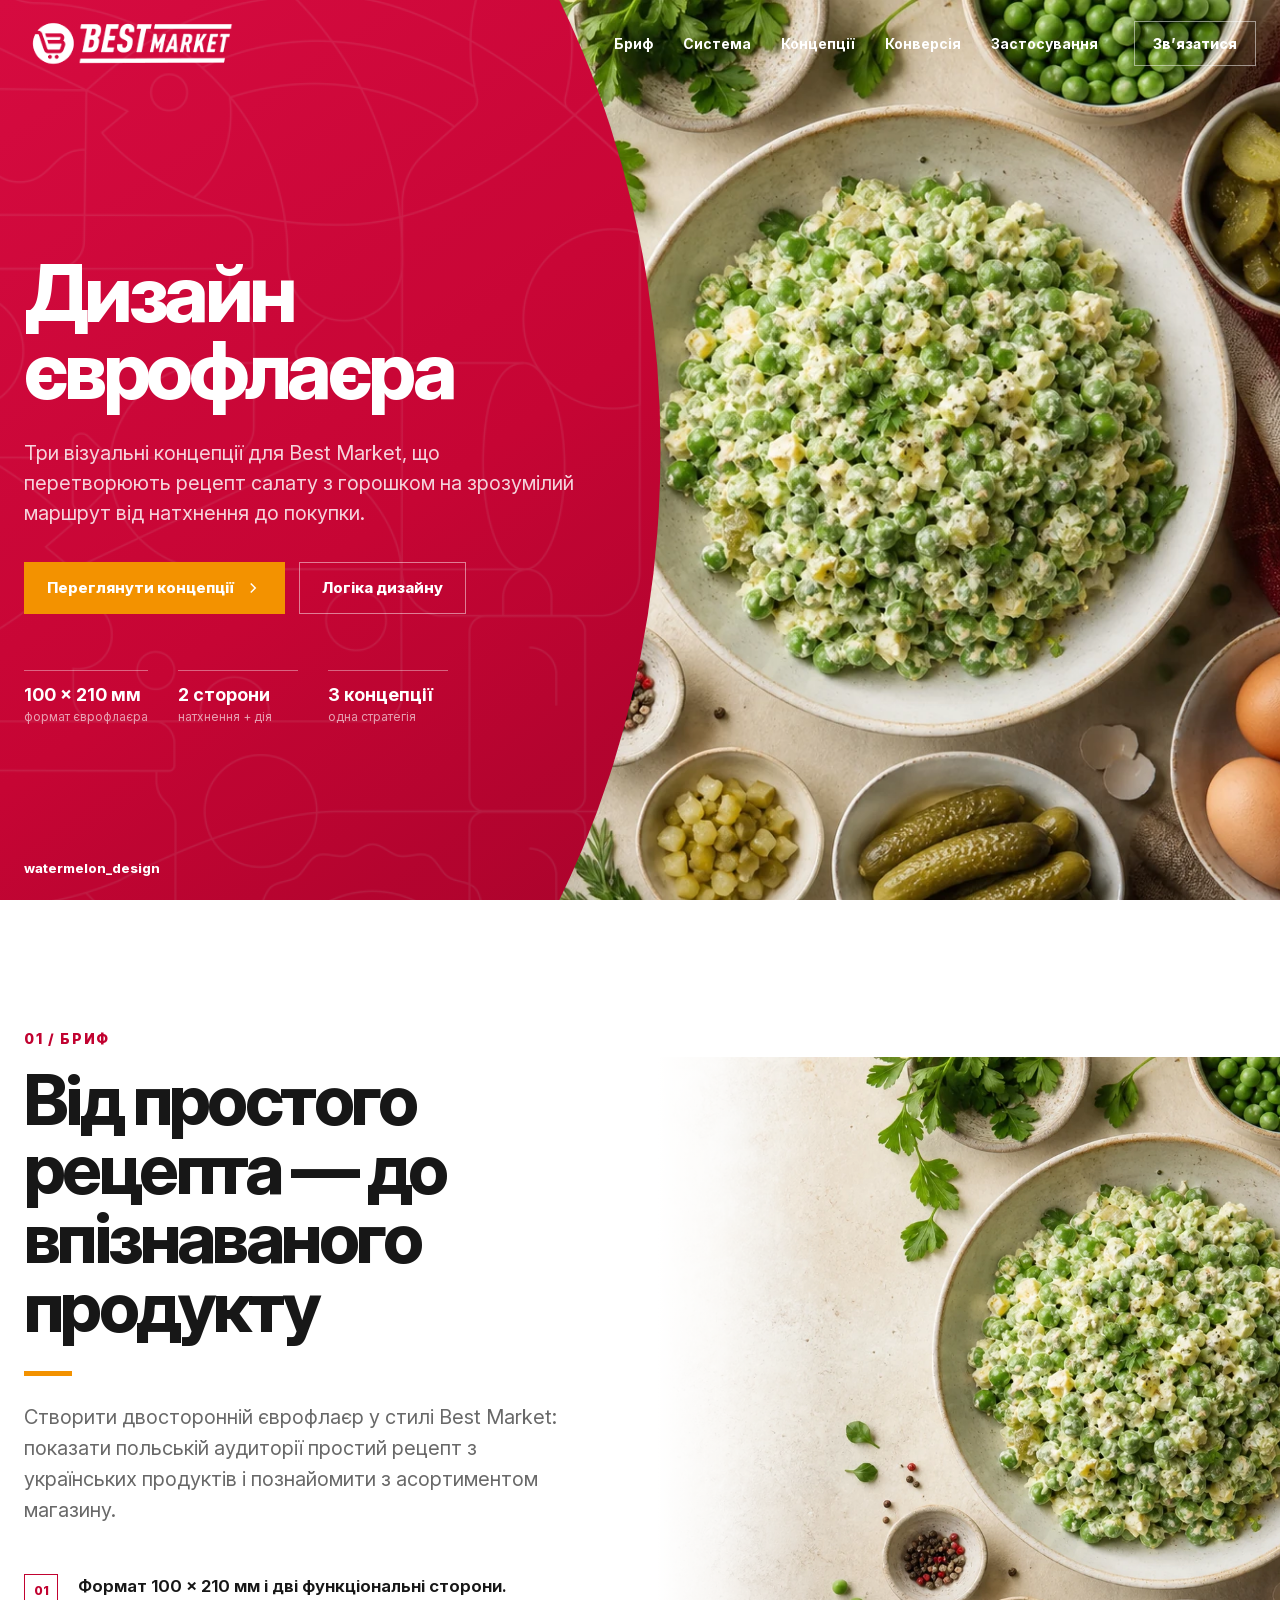
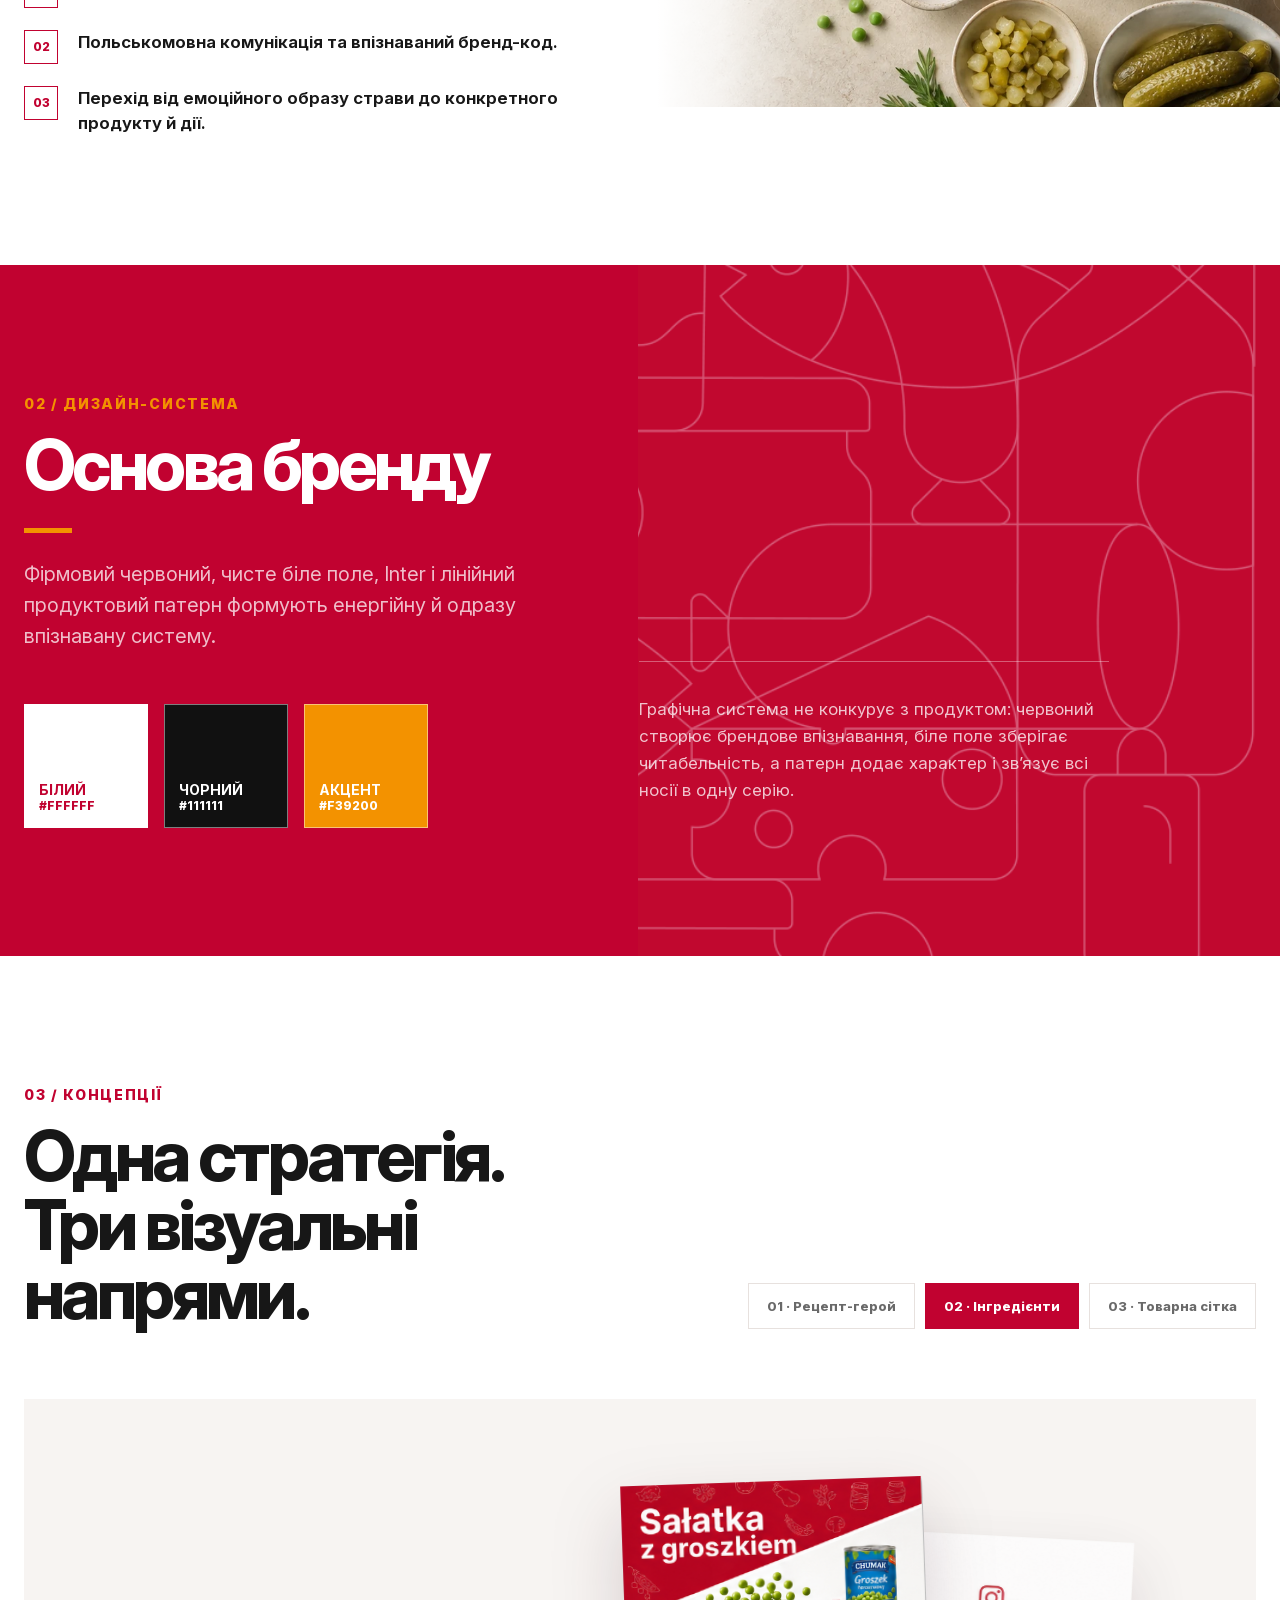
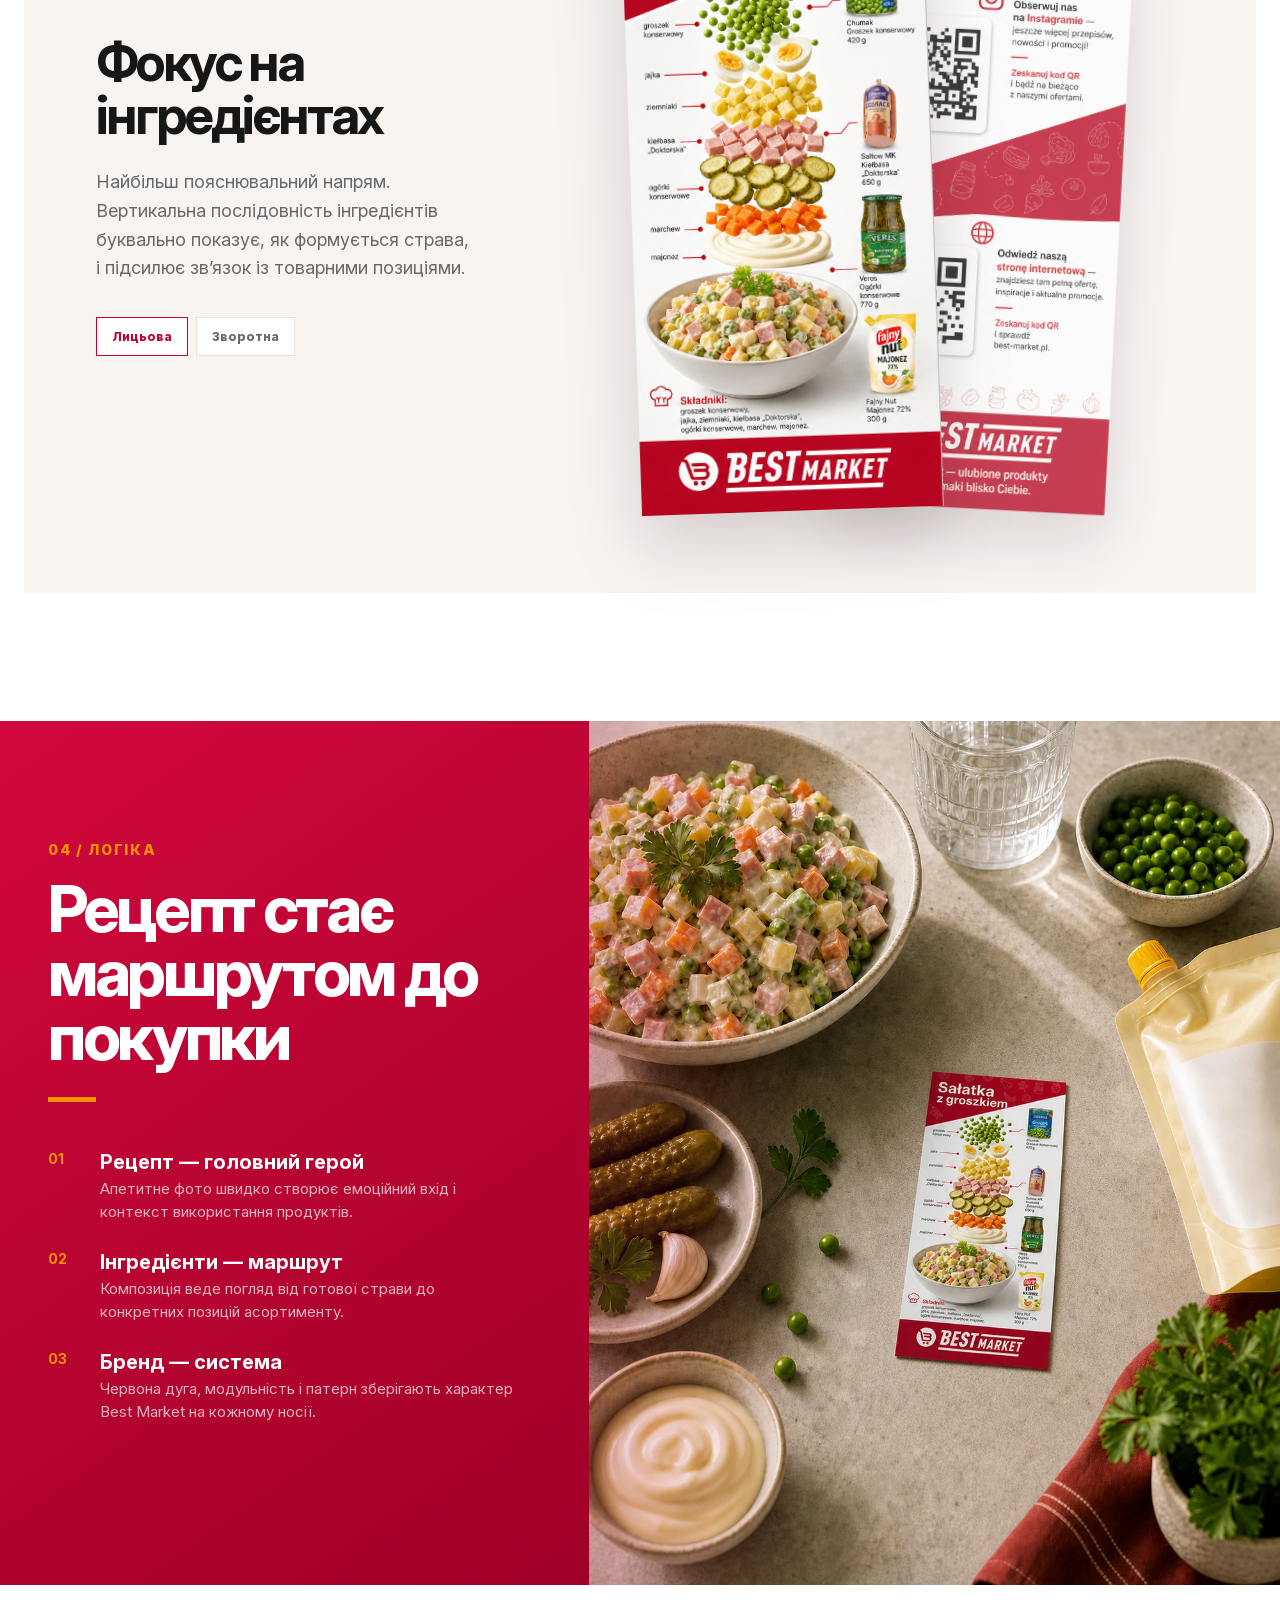
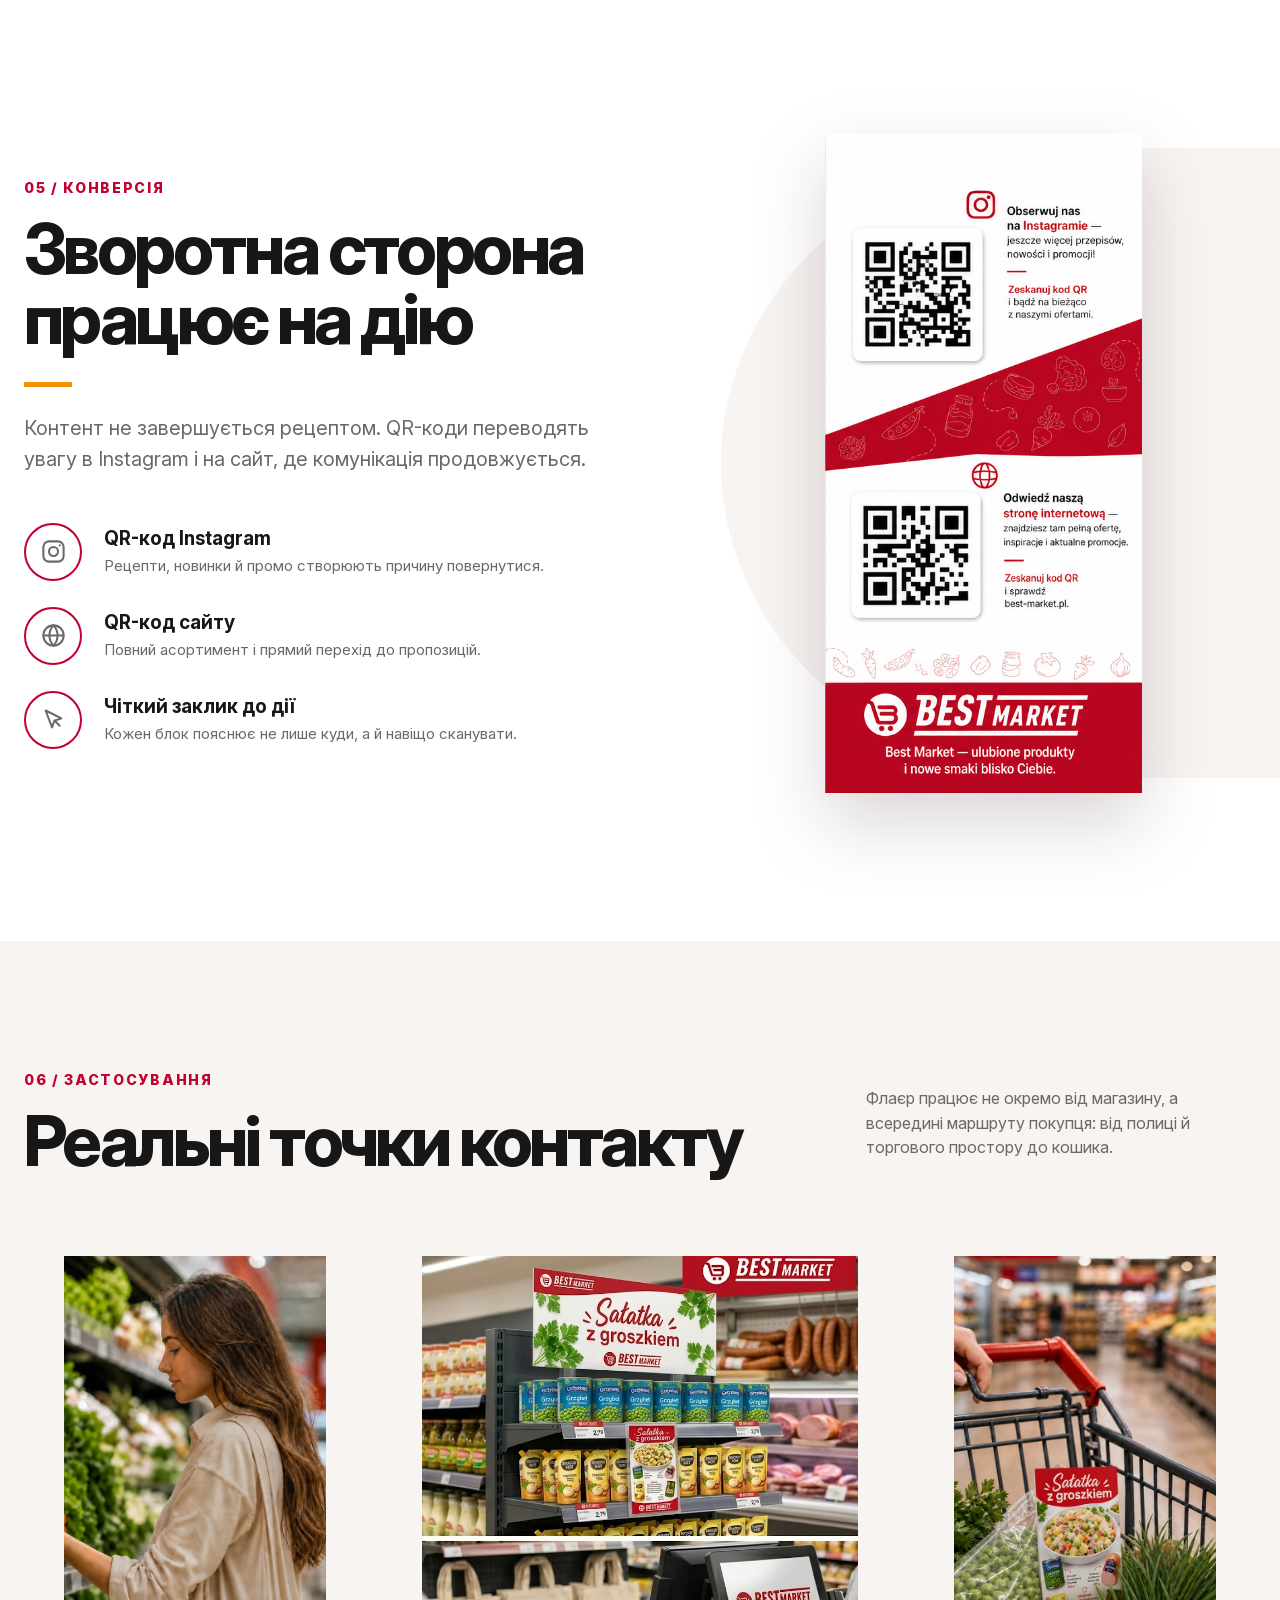
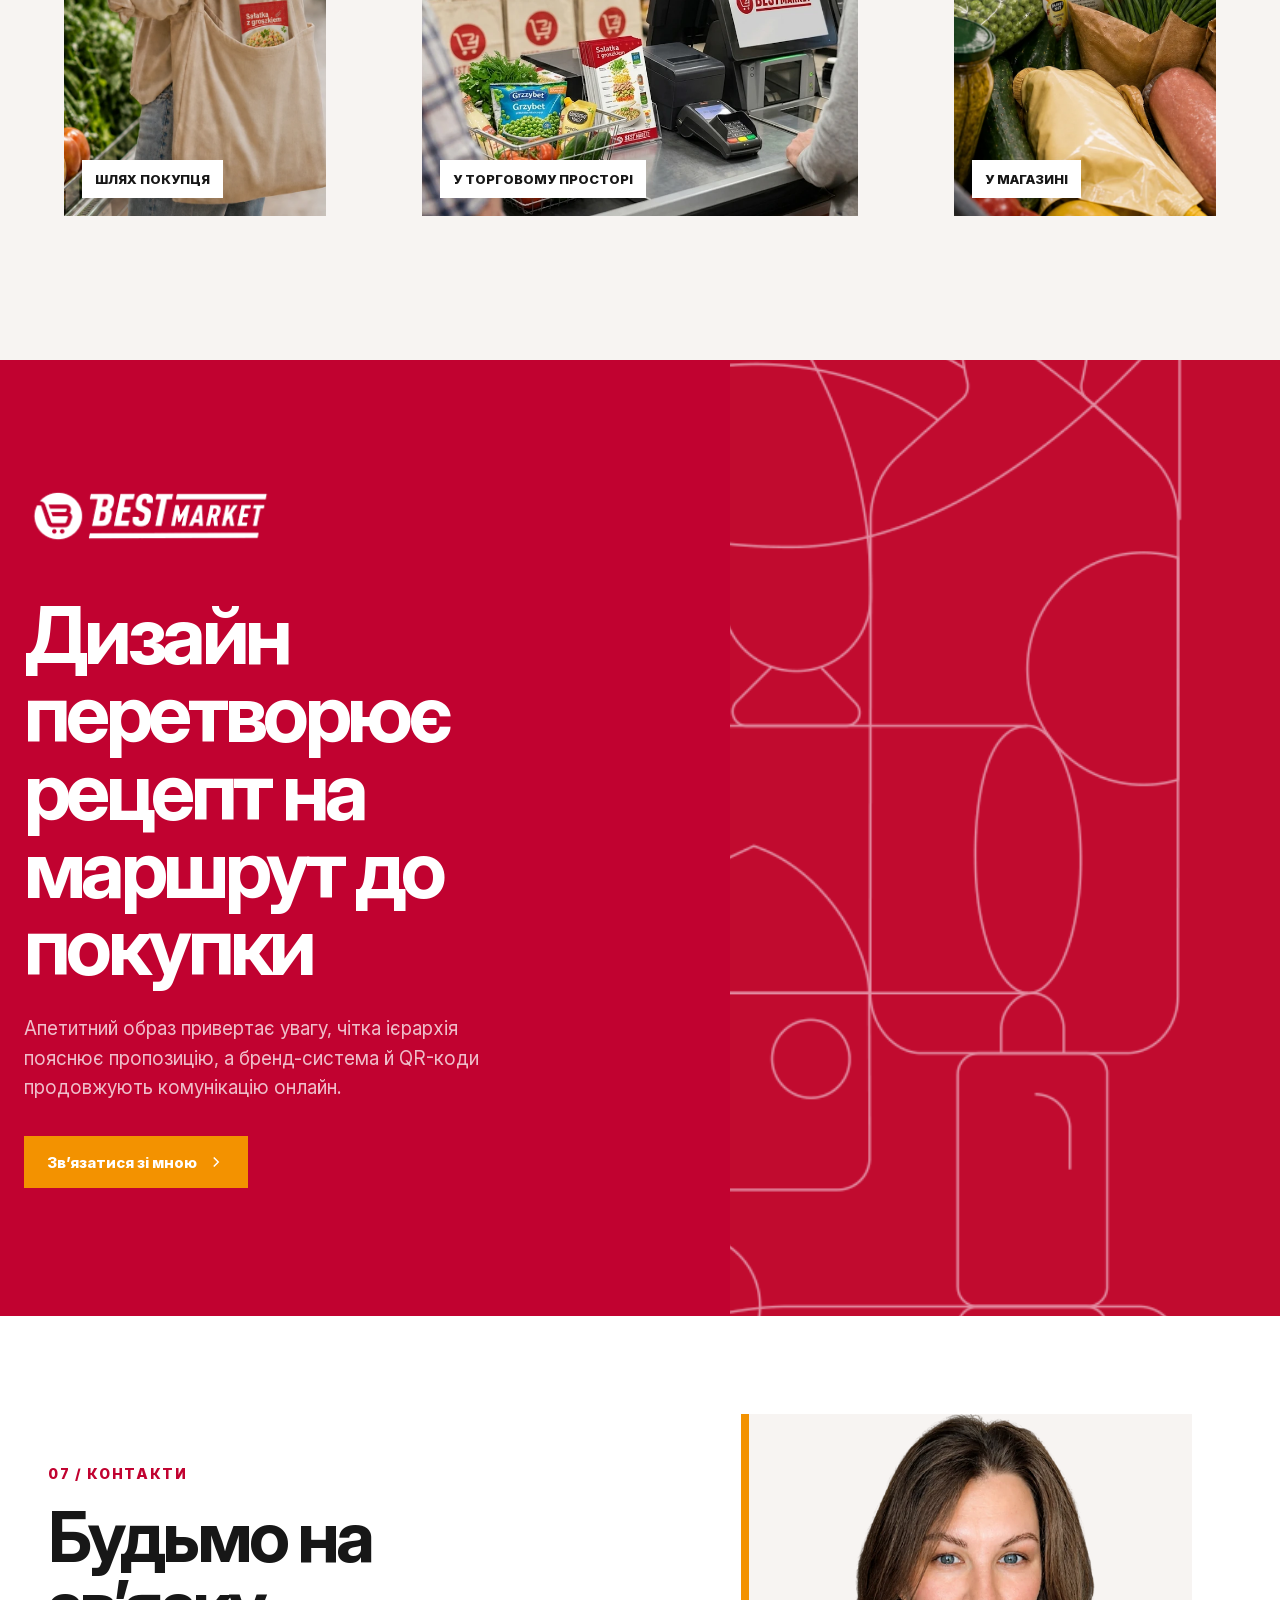
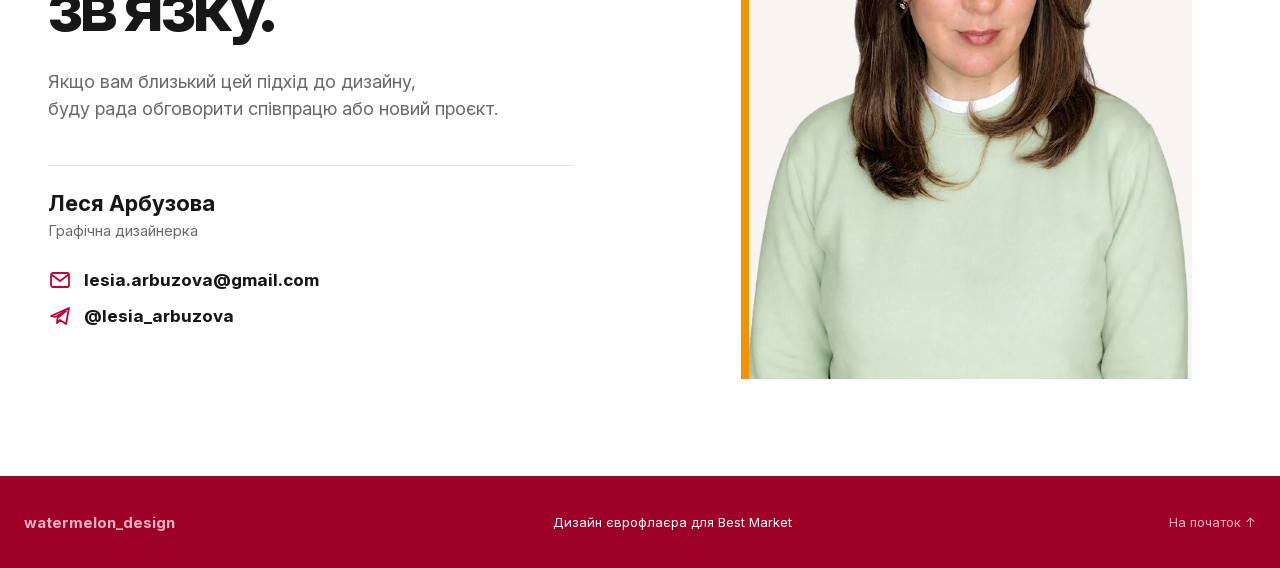
==== projects/bestmarket/index.html @ d2d99058 "Add Best Market case study" ====
<!doctype html>
<html lang="uk">
<head>
  <meta charset="UTF-8" />
  <meta name="viewport" content="width=device-width, initial-scale=1.0" />
  <meta name="theme-color" content="#c10230" />
  <meta name="description" content="Дизайн єврофлаєра для Best Market — три концепції, бренд-система та застосування." />
  <link rel="canonical" href="https://lesia-arbuzova.github.io/watermelon-design-portfolio/projects/bestmarket/" />
  <meta property="og:type" content="website" />
  <meta property="og:locale" content="uk_UA" />
  <meta property="og:title" content="Best Market — дизайн єврофлаєра" />
  <meta property="og:description" content="Три концепції єврофлаєра, бренд-система та приклади застосування для Best Market." />
  <meta property="og:url" content="https://lesia-arbuzova.github.io/watermelon-design-portfolio/projects/bestmarket/" />
  <meta property="og:image" content="https://lesia-arbuzova.github.io/watermelon-design-portfolio/projects/bestmarket/assets/mockup-retail.png" />
  <meta name="twitter:card" content="summary_large_image" />
  <title>Best Market — дизайн єврофлаєра</title>
  <style>
    @font-face {
      font-family: "Inter";
      src: url("assets/InterVariable.ttf") format("truetype");
      font-style: normal;
      font-weight: 100 900;
      font-display: swap;
    }

    :root {
      --red: #c10230;
      --red-dark: #9f0027;
      --red-light: #d93a59;
      --orange: #f39200;
      --ink: #171717;
      --muted: #696969;
      --paper: #ffffff;
      --soft: #f7f4f2;
      --line: #e7e1de;
      --shadow: 0 28px 70px rgba(45, 8, 17, .16);
      --container: 1240px;
    }

    * { box-sizing: border-box; }
    html { scroll-behavior: smooth; }
    body {
      margin: 0;
      overflow-x: hidden;
      background: var(--paper);
      color: var(--ink);
      font-family: "Inter", Arial, sans-serif;
      -webkit-font-smoothing: antialiased;
    }

    body.menu-open { overflow: hidden; }
    img { display: block; max-width: 100%; }
    a { color: inherit; text-decoration: none; }
    button { font: inherit; }

    .container {
      width: min(var(--container), calc(100% - 48px));
      margin-inline: auto;
    }

    .scroll-progress {
      position: fixed;
      inset: 0 auto auto 0;
      z-index: 120;
      width: 0;
      height: 3px;
      background: var(--orange);
      box-shadow: 0 0 18px rgba(243, 146, 0, .65);
    }

    .site-header {
      position: fixed;
      inset: 0 0 auto;
      z-index: 100;
      height: 86px;
      color: #fff;
      transition: background .25s ease, color .25s ease, box-shadow .25s ease;
    }

    .site-header.scrolled {
      color: var(--ink);
      background: rgba(255, 255, 255, .92);
      box-shadow: 0 1px 0 rgba(22, 22, 22, .08);
      backdrop-filter: blur(18px);
    }

    .nav-wrap {
      height: 100%;
      display: flex;
      align-items: center;
      justify-content: space-between;
      gap: 36px;
    }

    .nav-logo { width: 214px; flex: 0 0 auto; }
    .nav-logo img {
      width: 100%;
      filter: brightness(0) invert(1);
      transition: filter .25s ease;
    }
    .site-header.scrolled .nav-logo img { filter: none; }

    .nav-links {
      display: flex;
      align-items: center;
      gap: 30px;
      margin-left: auto;
      font-size: 14px;
      font-weight: 700;
    }

    .nav-links a {
      position: relative;
      padding-block: 12px;
    }

    .nav-links a::after {
      content: "";
      position: absolute;
      left: 0;
      right: 100%;
      bottom: 5px;
      height: 2px;
      background: var(--orange);
      transition: right .22s ease;
    }

    .nav-links a:hover::after,
    .nav-links a:focus-visible::after { right: 0; }

    .nav-cta {
      padding: 13px 18px;
      border: 1px solid rgba(255, 255, 255, .5);
      font-size: 14px;
      font-weight: 780;
      transition: background .2s ease, border-color .2s ease, color .2s ease;
    }

    .nav-cta:hover {
      background: #fff;
      color: var(--red);
    }

    .site-header.scrolled .nav-cta {
      border-color: var(--red);
      color: var(--red);
    }

    .site-header.scrolled .nav-cta:hover {
      background: var(--red);
      color: #fff;
    }

    .menu-button {
      display: none;
      width: 44px;
      height: 44px;
      padding: 0;
      place-items: center;
      border: 0;
      color: currentColor;
      background: transparent;
    }

    .menu-button svg { width: 26px; height: 26px; stroke: currentColor; }

    .hero {
      position: relative;
      min-height: 790px;
      height: 100svh;
      overflow: hidden;
      color: #fff;
      background: #e8dfd8;
    }

    .hero-photo {
      position: absolute;
      inset: 0;
      width: 100%;
      height: 100%;
      object-fit: cover;
      object-position: 67% 50%;
    }

    .hero-red {
      position: absolute;
      inset: 0 auto 0 0;
      width: 60%;
      background: linear-gradient(145deg, #d2083c 0%, var(--red) 55%, var(--red-dark) 100%);
      clip-path: ellipse(86% 94% at 0% 50%);
    }

    .hero-red::after {
      content: "";
      position: absolute;
      inset: 0;
      opacity: .1;
      background: url("assets/brand-pattern.png") right center / auto 160% no-repeat;
      mix-blend-mode: screen;
    }

    .hero-content {
      position: relative;
      z-index: 3;
      min-height: 790px;
      height: 100svh;
      display: flex;
      align-items: center;
      padding-top: 80px;
    }

    .hero-copy { width: 610px; }
    .hero h1 {
      max-width: 600px;
      margin: 0;
      font-size: clamp(64px, 6.2vw, 100px);
      line-height: .96;
      letter-spacing: -.058em;
      font-weight: 760;
    }

    .hero-lead {
      max-width: 560px;
      margin: 30px 0 0;
      color: rgba(255, 255, 255, .82);
      font-size: 20px;
      line-height: 1.5;
    }

    .hero-actions {
      display: flex;
      flex-wrap: wrap;
      gap: 14px;
      margin-top: 34px;
    }

    .button {
      min-height: 52px;
      display: inline-flex;
      align-items: center;
      justify-content: center;
      gap: 10px;
      padding: 0 22px;
      border: 1px solid transparent;
      font-size: 15px;
      font-weight: 780;
      cursor: pointer;
      transition: transform .2s ease, background .2s ease, color .2s ease, border-color .2s ease;
    }

    .button:hover { transform: translateY(-2px); }
    .button-primary { background: var(--orange); color: #fff; }
    .button-primary:hover { background: #ff9f08; }
    .button-ghost { border-color: rgba(255, 255, 255, .48); color: #fff; }
    .button-ghost:hover { background: #fff; color: var(--red); }
    .button svg { width: 18px; height: 18px; fill: none; stroke: currentColor; stroke-width: 2; }

    .hero-meta {
      display: flex;
      gap: 30px;
      margin-top: 56px;
    }

    .hero-meta div {
      min-width: 120px;
      padding-top: 13px;
      border-top: 1px solid rgba(255, 255, 255, .38);
    }

    .hero-meta strong { display: block; font-size: 18px; }
    .hero-meta span { color: rgba(255, 255, 255, .62); font-size: 12px; }

    .hero-flyer {
      position: absolute;
      z-index: 2;
      right: 8.5%;
      bottom: -6%;
      height: min(78vh, 760px);
      filter: drop-shadow(0 36px 46px rgba(37, 7, 14, .34));
      transform: rotate(3.4deg);
    }

    .signature {
      position: absolute;
      z-index: 4;
      left: max(24px, calc((100vw - var(--container)) / 2));
      bottom: 24px;
      font-size: 13px;
      font-weight: 760;
    }

    .section { position: relative; padding: 128px 0; }
    .section-number {
      color: var(--red);
      font-size: 14px;
      font-weight: 830;
      letter-spacing: .12em;
    }

    .section-title {
      margin: 18px 0 0;
      font-size: clamp(46px, 5.4vw, 78px);
      line-height: 1;
      letter-spacing: -.052em;
      font-weight: 760;
    }

    .section-lead {
      max-width: 590px;
      margin: 26px 0 0;
      color: var(--muted);
      font-size: 20px;
      line-height: 1.55;
    }

    .accent-line {
      width: 48px;
      height: 5px;
      margin-top: 28px;
      background: var(--orange);
    }

    .brief {
      overflow: hidden;
      background: var(--paper);
    }

    .brief-grid {
      display: grid;
      grid-template-columns: 1fr 1.1fr;
      gap: 90px;
      align-items: center;
    }

    .brief-points {
      display: grid;
      gap: 22px;
      margin: 48px 0 0;
      padding: 0;
      list-style: none;
    }

    .brief-points li {
      display: grid;
      grid-template-columns: 38px 1fr;
      gap: 16px;
      align-items: start;
      font-size: 17px;
      line-height: 1.5;
      font-weight: 650;
    }

    .brief-points span {
      width: 34px;
      height: 34px;
      display: grid;
      place-items: center;
      border: 1px solid var(--red);
      color: var(--red);
      font-size: 12px;
      font-weight: 820;
    }

    .brief-media {
      position: relative;
      min-height: 650px;
      margin-right: calc((100vw - min(var(--container), calc(100vw - 48px))) / -2);
    }

    .brief-media::before {
      content: "";
      position: absolute;
      inset: 0 auto 0 -1px;
      z-index: 2;
      width: 170px;
      background: linear-gradient(90deg, #fff 0%, rgba(255, 255, 255, .8) 38%, transparent 100%);
    }

    .brief-media img {
      width: 100%;
      height: 650px;
      object-fit: cover;
      object-position: 60% 50%;
    }

    .foundation {
      overflow: hidden;
      color: #fff;
      background: var(--red);
    }

    .foundation::after {
      content: "";
      position: absolute;
      top: -130px;
      right: -100px;
      bottom: -130px;
      width: 58%;
      opacity: .34;
      background: url("assets/brand-pattern.png") right center / auto 150% no-repeat;
    }

    .foundation-grid {
      position: relative;
      z-index: 2;
      display: grid;
      grid-template-columns: .9fr 1.1fr;
      gap: 110px;
      align-items: end;
    }

    .foundation .section-number { color: var(--orange); }
    .foundation .section-lead { color: rgba(255, 255, 255, .74); }

    .foundation-note {
      max-width: 470px;
      padding: 34px 0 6px;
      border-top: 1px solid rgba(255, 255, 255, .34);
      color: rgba(255, 255, 255, .76);
      font-size: 17px;
      line-height: 1.6;
    }

    .swatches {
      display: flex;
      align-items: end;
      gap: 16px;
      margin-top: 52px;
    }

    .swatch {
      width: 124px;
      height: 124px;
      display: flex;
      flex-direction: column;
      justify-content: flex-end;
      padding: 14px;
      border: 1px solid rgba(255, 255, 255, .46);
      font-size: 12px;
      font-weight: 800;
    }

    .swatch strong { font-size: 14px; }
    .swatch-white { color: var(--red); background: #fff; }
    .swatch-black { background: #111; }
    .swatch-orange { background: var(--orange); }

    .concepts { background: var(--paper); }
    .concept-heading {
      display: grid;
      grid-template-columns: 1fr 1fr;
      gap: 80px;
      align-items: end;
    }

    .concept-tabs {
      display: flex;
      flex-wrap: wrap;
      gap: 10px;
      justify-content: flex-end;
    }

    .concept-tab {
      min-height: 46px;
      padding: 0 18px;
      border: 1px solid var(--line);
      color: var(--muted);
      background: #fff;
      font-size: 13px;
      font-weight: 780;
      cursor: pointer;
      transition: border .2s ease, background .2s ease, color .2s ease;
    }

    .concept-tab:hover { border-color: var(--red); color: var(--red); }
    .concept-tab.is-active { border-color: var(--red); color: #fff; background: var(--red); }

    .concept-stage {
      min-height: 770px;
      display: grid;
      grid-template-columns: 380px 1fr;
      gap: 80px;
      align-items: center;
      margin-top: 70px;
      padding: 72px;
      background: var(--soft);
    }

    .concept-copy h3 {
      margin: 0;
      font-size: 52px;
      line-height: 1.02;
      letter-spacing: -.05em;
    }

    .concept-copy p {
      margin: 26px 0 0;
      color: var(--muted);
      font-size: 18px;
      line-height: 1.6;
    }

    .side-switch {
      display: flex;
      gap: 8px;
      margin-top: 34px;
    }

    .side-switch button {
      padding: 11px 15px;
      border: 1px solid var(--line);
      color: var(--muted);
      background: #fff;
      font-size: 12px;
      font-weight: 800;
      cursor: pointer;
    }

    .side-switch button.is-active { border-color: var(--red); color: var(--red); }

    .flyer-pair {
      position: relative;
      height: 650px;
      display: grid;
      place-items: center;
    }

    .flyer-card {
      position: absolute;
      height: 630px;
      transition: transform .5s cubic-bezier(.2, .75, .2, 1), opacity .35s ease, filter .35s ease;
      filter: drop-shadow(0 30px 34px rgba(42, 4, 13, .17));
    }

    .flyer-card.front { left: 12%; transform: rotate(-2deg) scale(1); z-index: 2; }
    .flyer-card.back { right: 8%; transform: translateY(26px) rotate(3deg) scale(.91); z-index: 1; opacity: .76; }
    .flyer-pair.focus-back .front { transform: translateY(26px) rotate(-3deg) scale(.91); z-index: 1; opacity: .76; }
    .flyer-pair.focus-back .back { transform: rotate(2deg) scale(1); z-index: 2; opacity: 1; }

    .rationale {
      overflow: hidden;
      padding: 0;
      color: #fff;
      background: var(--red);
    }

    .rationale-grid {
      min-height: 760px;
      display: grid;
      grid-template-columns: .92fr 1.08fr;
    }

    .rationale-copy {
      padding: 118px max(48px, calc((100vw - var(--container)) / 2)) 110px;
      padding-right: 70px;
      background: linear-gradient(145deg, #d2083c, var(--red-dark));
    }

    .rationale-copy .section-number { color: var(--orange); }
    .rationale-copy .section-title { font-size: clamp(48px, 5vw, 74px); }

    .reason-list {
      display: grid;
      gap: 27px;
      margin: 48px 0 0;
      padding: 0;
      list-style: none;
    }

    .reason-list li {
      display: grid;
      grid-template-columns: 36px 1fr;
      gap: 16px;
    }

    .reason-list b { color: var(--orange); font-size: 14px; }
    .reason-list strong { display: block; margin-bottom: 4px; font-size: 20px; }
    .reason-list span { color: rgba(255, 255, 255, .7); font-size: 15px; line-height: 1.5; }

    .rationale-media {
      position: relative;
      overflow: hidden;
    }

    .rationale-media > img {
      width: 100%;
      height: 100%;
      object-fit: cover;
      object-position: 50% 60%;
    }

    .rationale-media::after {
      content: "";
      position: absolute;
      inset: 0;
      background: linear-gradient(90deg, rgba(159, 0, 39, .22), transparent 32%);
    }

    .conversion { overflow: hidden; }
    .conversion-grid {
      display: grid;
      grid-template-columns: 1fr .9fr;
      gap: 80px;
      align-items: center;
    }

    .conversion-list {
      display: grid;
      gap: 26px;
      margin-top: 48px;
    }

    .conversion-item {
      display: grid;
      grid-template-columns: 62px 1fr;
      gap: 18px;
      align-items: center;
    }

    .conversion-icon {
      width: 58px;
      height: 58px;
      display: grid;
      place-items: center;
      border: 2px solid var(--red);
      border-radius: 50%;
      color: var(--red);
      background: #fff;
    }

    .conversion-icon svg {
      width: 27px;
      height: 27px;
      fill: none;
      stroke: currentColor;
      stroke-width: 1.8;
      stroke-linecap: round;
      stroke-linejoin: round;
    }

    .conversion-item strong { display: block; margin-bottom: 5px; font-size: 19px; }
    .conversion-item span { color: var(--muted); font-size: 15px; line-height: 1.45; }

    .conversion-flyer-wrap {
      position: relative;
      min-height: 700px;
      display: grid;
      place-items: center;
    }

    .conversion-flyer-wrap::before {
      content: "";
      position: absolute;
      inset: 5% -30% 5% 2%;
      border-radius: 50% 0 0 50%;
      background: var(--soft);
    }

    .conversion-flyer {
      position: relative;
      z-index: 2;
      height: 660px;
      filter: drop-shadow(0 30px 35px rgba(42, 4, 13, .17));
    }

    .touchpoints {
      background: var(--soft);
    }

    .touchpoint-head {
      display: flex;
      justify-content: space-between;
      gap: 60px;
      align-items: end;
    }

    .touchpoint-note {
      max-width: 390px;
      color: var(--muted);
      font-size: 16px;
      line-height: 1.55;
    }

    .touchpoint-grid {
      display: grid;
      grid-template-columns: .78fr 1.18fr .78fr;
      gap: 16px;
      margin-top: 64px;
    }

    .touchpoint-card {
      position: relative;
      min-height: 560px;
      overflow: hidden;
    }

    .touchpoint-card img {
      width: 100%;
      height: 100%;
      object-fit: cover;
      transition: transform .6s ease;
    }

    .touchpoint-card:hover img { transform: scale(1.035); }
    .touchpoint-card:nth-child(1) img { object-position: 51% 53%; }
    .touchpoint-card:nth-child(2) img { object-position: 50% 52%; }
    .touchpoint-card:nth-child(3) img { object-position: 50% 57%; }

    .touchpoint-label {
      position: absolute;
      left: 18px;
      bottom: 18px;
      padding: 11px 13px;
      color: var(--ink);
      background: #fff;
      font-size: 13px;
      font-weight: 820;
      box-shadow: 0 12px 28px rgba(0, 0, 0, .14);
    }

    .finale {
      min-height: 680px;
      display: flex;
      align-items: center;
      overflow: hidden;
      color: #fff;
      background: var(--red);
    }

    .finale::after {
      content: "";
      position: absolute;
      inset: -15% -5% -15% auto;
      width: 48%;
      opacity: .55;
      background: url("assets/brand-pattern.png") right center / auto 150% no-repeat;
    }

    .finale-inner {
      position: relative;
      z-index: 2;
      max-width: 600px;
    }

    .finale-logo {
      width: 250px;
      margin-bottom: 54px;
      filter: brightness(0) invert(1);
    }

    .finale h2 {
      margin: 0;
      font-size: clamp(56px, 6.2vw, 92px);
      line-height: .98;
      letter-spacing: -.058em;
    }

    .finale p {
      max-width: 500px;
      margin: 28px 0 0;
      color: rgba(255, 255, 255, .74);
      font-size: 19px;
      line-height: 1.55;
    }

    .finale .button { margin-top: 34px; }

    .contact-section {
      position: relative;
      overflow: hidden;
      background: #fff;
    }

    .contact-grid {
      min-height: 760px;
      display: grid;
      grid-template-columns: 1.02fr .98fr;
    }

    .contact-copy {
      display: flex;
      flex-direction: column;
      justify-content: center;
      padding: 112px 80px 112px max(48px, calc((100vw - var(--container)) / 2));
    }

    .contact-kicker {
      color: var(--red);
      font-size: 14px;
      font-weight: 830;
      letter-spacing: .12em;
    }

    .contact-copy h2 {
      max-width: 660px;
      margin: 20px 0 0;
      font-size: clamp(52px, 5.5vw, 80px);
      line-height: .98;
      letter-spacing: -.055em;
    }

    .contact-intro {
      max-width: 560px;
      margin: 28px 0 0;
      color: var(--muted);
      font-size: 18px;
      line-height: 1.55;
    }

    .contact-person {
      margin-top: 42px;
      padding-top: 24px;
      border-top: 1px solid var(--line);
    }

    .contact-person strong {
      display: block;
      font-size: 22px;
    }

    .contact-person span {
      display: block;
      margin-top: 5px;
      color: var(--muted);
      font-size: 15px;
    }

    .contact-links {
      display: grid;
      gap: 12px;
      margin-top: 28px;
    }

    .contact-link {
      width: fit-content;
      display: inline-flex;
      align-items: center;
      gap: 12px;
      color: var(--ink);
      font-size: 17px;
      font-weight: 720;
      transition: color .2s ease, transform .2s ease;
    }

    .contact-link:hover {
      color: var(--red);
      transform: translateX(4px);
    }

    .contact-link svg {
      width: 24px;
      height: 24px;
      fill: none;
      stroke: var(--red);
      stroke-width: 1.8;
      stroke-linecap: round;
      stroke-linejoin: round;
    }

    .contact-photo {
      position: relative;
      align-self: center;
      justify-self: center;
      width: min(72%, 480px);
      min-height: 0;
      aspect-ratio: 4 / 5;
      overflow: hidden;
      background: var(--soft);
    }

    .contact-photo::before {
      content: "";
      position: absolute;
      inset: 0 auto 0 0;
      z-index: 2;
      width: 8px;
      background: var(--orange);
    }

    .contact-photo img {
      width: 100%;
      height: 100%;
      object-fit: cover;
      object-position: 50% 16%;
    }

    .site-footer {
      color: #fff;
      background: var(--red-dark);
    }

    .footer-inner {
      min-height: 92px;
      display: flex;
      align-items: center;
      justify-content: space-between;
      gap: 30px;
      font-size: 13px;
    }

    .footer-inner strong { font-size: 15px; }
    .footer-inner a { color: rgba(255, 255, 255, .7); }
    .footer-inner a:hover { color: #fff; }

    .reveal {
      opacity: 0;
      transform: translateY(26px);
      transition: opacity .7s ease, transform .7s cubic-bezier(.2, .75, .2, 1);
    }

    .reveal.is-visible {
      opacity: 1;
      transform: none;
    }

    @media (max-width: 1080px) {
      .nav-links { gap: 18px; }
      .hero-red { width: 70%; }
      .hero-flyer { right: 1%; height: 68vh; opacity: .93; }
      .brief-grid,
      .foundation-grid,
      .conversion-grid { gap: 50px; }
      .concept-stage { grid-template-columns: 310px 1fr; padding: 48px; gap: 30px; }
      .flyer-card { height: 580px; }
      .touchpoint-grid { grid-template-columns: 1fr 1.25fr 1fr; }
    }

    @media (max-width: 820px) {
      .container { width: min(100% - 34px, var(--container)); }
      .site-header { height: 72px; }
      .nav-logo { width: 180px; }
      .menu-button { display: grid; }
      .nav-cta { display: none; }
      .nav-links {
        position: fixed;
        inset: 72px 0 auto;
        display: grid;
        gap: 0;
        padding: 18px 24px 28px;
        color: var(--ink);
        background: #fff;
        box-shadow: 0 20px 40px rgba(0, 0, 0, .12);
        transform: translateY(-130%);
        transition: transform .3s ease;
      }
      .nav-links.is-open { transform: translateY(0); }
      .nav-links a { padding: 14px 0; border-bottom: 1px solid var(--line); }

      .hero {
        min-height: 820px;
        height: auto;
        background: var(--red);
      }
      .hero-photo { inset: auto 0 0; height: 48%; object-position: 58% 44%; }
      .hero-photo::after { content: ""; }
      .hero-red {
        width: 100%;
        height: 70%;
        clip-path: ellipse(98% 86% at 18% 0%);
      }
      .hero-content {
        min-height: 820px;
        height: auto;
        align-items: flex-start;
        padding-top: 138px;
      }
      .hero-copy { width: 100%; }
      .hero h1 { max-width: 620px; font-size: clamp(54px, 12vw, 78px); }
      .hero-lead { max-width: 600px; font-size: 17px; }
      .hero-meta { display: none; }
      .hero-flyer { right: 6%; bottom: -4%; height: 43%; }
      .signature { left: 18px; bottom: 14px; }

      .section { padding: 92px 0; }
      .brief-grid,
      .foundation-grid,
      .concept-heading,
      .concept-stage,
      .rationale-grid,
      .conversion-grid { grid-template-columns: 1fr; }

      .brief-grid { gap: 56px; }
      .brief-media {
        min-height: 470px;
        margin: 0 -17px -92px;
      }
      .brief-media::before {
        inset: -1px 0 auto;
        width: auto;
        height: 120px;
        background: linear-gradient(180deg, #fff, transparent);
      }
      .brief-media img { height: 470px; }

      .foundation::after { width: 100%; opacity: .16; }
      .foundation-grid { gap: 64px; }
      .foundation-note { max-width: none; }

      .concept-heading { gap: 34px; }
      .concept-tabs { justify-content: flex-start; }
      .concept-stage { min-height: 950px; padding: 42px 26px; gap: 32px; }
      .concept-copy h3 { font-size: 44px; }
      .flyer-pair { height: 610px; }
      .flyer-card { height: 550px; }
      .flyer-card.front { left: 7%; }
      .flyer-card.back { right: 4%; }

      .rationale-copy { padding: 92px 24px 82px; }
      .rationale-media { min-height: 560px; }

      .conversion-flyer-wrap { min-height: 600px; }
      .conversion-flyer { height: 570px; }

      .touchpoint-head { display: block; }
      .touchpoint-note { margin-top: 26px; }
      .touchpoint-grid { grid-template-columns: 1fr; }
      .touchpoint-card { min-height: 480px; }

      .finale { min-height: 650px; }
      .finale::after { width: 65%; opacity: .18; }

      .contact-grid { grid-template-columns: 1fr; }
      .contact-copy { padding: 92px 24px 76px; }
      .contact-photo {
        width: min(calc(100% - 48px), 420px);
        min-height: 0;
        margin-bottom: 76px;
      }
      .footer-inner { align-items: flex-start; flex-direction: column; justify-content: center; padding: 24px 0; }
    }

    @media (max-width: 520px) {
      .hero { min-height: 760px; }
      .hero-content { min-height: 760px; padding-top: 112px; }
      .hero h1 { font-size: 50px; }
      .hero-lead { font-size: 15px; line-height: 1.45; }
      .hero-actions { margin-top: 25px; }
      .button { width: 100%; }
      .hero-flyer { right: -4%; height: 39%; }

      .section-title { font-size: 44px; }
      .section-lead { font-size: 17px; }
      .swatches { gap: 8px; }
      .swatch { width: calc((100vw - 50px) / 3); height: 104px; padding: 10px; font-size: 10px; }
      .swatch strong { font-size: 11px; }

      .concept-tab { flex: 1 1 100%; }
      .concept-stage { min-height: 860px; margin-top: 42px; }
      .flyer-pair { height: 520px; }
      .flyer-card { height: 470px; }
      .flyer-card.front { left: 0; }
      .flyer-card.back { right: -7%; }

      .conversion-flyer { height: 500px; }
      .touchpoint-card { min-height: 420px; }
      .finale-logo { width: 210px; margin-bottom: 42px; }
      .contact-copy h2 { font-size: 48px; }
      .contact-photo { min-height: 0; }
    }

    @media (prefers-reduced-motion: reduce) {
      html { scroll-behavior: auto; }
      *, *::before, *::after { animation: none !important; transition: none !important; }
      .reveal { opacity: 1; transform: none; }
    }
  </style>
</head>
<body>
  <div class="scroll-progress" id="scrollProgress" aria-hidden="true"></div>

  <header class="site-header" id="siteHeader">
    <div class="container nav-wrap">
      <a class="nav-logo" href="#top" aria-label="Best Market — на початок">
        <img src="assets/bestmarket-logo-transparent.png" alt="Best Market" />
      </a>
      <nav class="nav-links" id="navLinks" aria-label="Основна навігація">
        <a href="#brief">Бриф</a>
        <a href="#foundation">Система</a>
        <a href="#concepts">Концепції</a>
        <a href="#conversion">Конверсія</a>
        <a href="#touchpoints">Застосування</a>
      </nav>
      <a class="nav-cta" href="#contact">Зв’язатися</a>
      <button class="menu-button" id="menuButton" type="button" aria-label="Відкрити меню" aria-expanded="false">
        <svg viewBox="0 0 24 24" fill="none"><path d="M4 7h16M4 12h16M4 17h16" stroke-width="2" stroke-linecap="round"/></svg>
      </button>
    </div>
  </header>

  <main id="top">
    <section class="hero" aria-labelledby="heroTitle">
      <img class="hero-photo" src="assets/cover-food.webp" alt="Салат із зеленим горошком та інгредієнти" />
      <div class="hero-red" aria-hidden="true"></div>
      <div class="container hero-content">
        <div class="hero-copy">
          <h1 id="heroTitle">Дизайн<br />єврофлаєра</h1>
          <p class="hero-lead">Три візуальні концепції для Best Market, що перетворюють рецепт салату з горошком на зрозумілий маршрут від натхнення до покупки.</p>
          <div class="hero-actions">
            <a class="button button-primary" href="#concepts">Переглянути концепції <svg viewBox="0 0 24 24"><path d="m9 18 6-6-6-6"/></svg></a>
            <a class="button button-ghost" href="#rationale">Логіка дизайну</a>
          </div>
          <div class="hero-meta" aria-label="Ключові параметри">
            <div><strong>100 × 210 мм</strong><span>формат єврофлаєра</span></div>
            <div><strong>2 сторони</strong><span>натхнення + дія</span></div>
            <div><strong>3 концепції</strong><span>одна стратегія</span></div>
          </div>
        </div>
      </div>
      <span class="signature">watermelon_design</span>
    </section>

    <section class="section brief" id="brief">
      <div class="container brief-grid">
        <div class="reveal">
          <span class="section-number">01 / БРИФ</span>
          <h2 class="section-title">Від простого рецепта — до впізнаваного продукту</h2>
          <div class="accent-line"></div>
          <p class="section-lead">Створити двосторонній єврофлаєр у стилі Best Market: показати польській аудиторії простий рецепт з українських продуктів і познайомити з асортиментом магазину.</p>
          <ul class="brief-points">
            <li><span>01</span><div>Формат 100 × 210 мм і дві функціональні сторони.</div></li>
            <li><span>02</span><div>Польськомовна комунікація та впізнаваний бренд-код.</div></li>
            <li><span>03</span><div>Перехід від емоційного образу страви до конкретного продукту й дії.</div></li>
          </ul>
        </div>
        <div class="brief-media reveal">
          <img src="assets/cover-food.webp" alt="Сервірування салату з горошком" loading="lazy" />
        </div>
      </div>
    </section>

    <section class="section foundation" id="foundation">
      <div class="container foundation-grid">
        <div class="reveal">
          <span class="section-number">02 / ДИЗАЙН-СИСТЕМА</span>
          <h2 class="section-title">Основа бренду</h2>
          <div class="accent-line"></div>
          <p class="section-lead">Фірмовий червоний, чисте біле поле, Inter і лінійний продуктовий патерн формують енергійну й одразу впізнавану систему.</p>
          <div class="swatches" aria-label="Фірмова палітра">
            <div class="swatch swatch-white"><strong>БІЛИЙ</strong>#FFFFFF</div>
            <div class="swatch swatch-black"><strong>ЧОРНИЙ</strong>#111111</div>
            <div class="swatch swatch-orange"><strong>АКЦЕНТ</strong>#F39200</div>
          </div>
        </div>
        <p class="foundation-note reveal">Графічна система не конкурує з продуктом: червоний створює брендове впізнавання, біле поле зберігає читабельність, а патерн додає характер і зв’язує всі носії в одну серію.</p>
      </div>
    </section>

    <section class="section concepts" id="concepts">
      <div class="container">
        <div class="concept-heading reveal">
          <div>
            <span class="section-number">03 / КОНЦЕПЦІЇ</span>
            <h2 class="section-title">Одна стратегія. Три візуальні напрями.</h2>
          </div>
          <div class="concept-tabs" role="tablist" aria-label="Вибір концепції">
            <button class="concept-tab" type="button" data-concept="0" role="tab">01 · Рецепт-герой</button>
            <button class="concept-tab is-active" type="button" data-concept="1" role="tab" aria-selected="true">02 · Інгредієнти</button>
            <button class="concept-tab" type="button" data-concept="2" role="tab">03 · Товарна сітка</button>
          </div>
        </div>

        <div class="concept-stage reveal">
          <div class="concept-copy">
            <h3 id="conceptTitle">Фокус на інгредієнтах</h3>
            <p id="conceptText">Найбільш пояснювальний напрям. Вертикальна послідовність інгредієнтів буквально показує, як формується страва, і підсилює зв’язок із товарними позиціями.</p>
            <div class="side-switch" aria-label="Фокус сторони флаєра">
              <button class="is-active" type="button" data-side="front">Лицьова</button>
              <button type="button" data-side="back">Зворотна</button>
            </div>
          </div>
          <div class="flyer-pair" id="flyerPair">
            <img class="flyer-card front" id="frontFlyer" src="assets/concept-02-front.png" alt="Лицьова сторона концепції" loading="lazy" />
            <img class="flyer-card back" id="backFlyer" src="assets/concept-02-back.png" alt="Зворотна сторона концепції" loading="lazy" />
          </div>
        </div>
      </div>
    </section>

    <section class="rationale" id="rationale">
      <div class="rationale-grid">
        <div class="rationale-copy reveal">
          <span class="section-number">04 / ЛОГІКА</span>
          <h2 class="section-title">Рецепт стає маршрутом до покупки</h2>
          <div class="accent-line"></div>
          <ol class="reason-list">
            <li><b>01</b><div><strong>Рецепт — головний герой</strong><span>Апетитне фото швидко створює емоційний вхід і контекст використання продуктів.</span></div></li>
            <li><b>02</b><div><strong>Інгредієнти — маршрут</strong><span>Композиція веде погляд від готової страви до конкретних позицій асортименту.</span></div></li>
            <li><b>03</b><div><strong>Бренд — система</strong><span>Червона дуга, модульність і патерн зберігають характер Best Market на кожному носії.</span></div></li>
          </ol>
        </div>
        <div class="rationale-media reveal">
          <img src="assets/mockup-kitchen.webp" alt="Флаєр у кухонному середовищі" loading="lazy" />
        </div>
      </div>
    </section>

    <section class="section conversion" id="conversion">
      <div class="container conversion-grid">
        <div class="reveal">
          <span class="section-number">05 / КОНВЕРСІЯ</span>
          <h2 class="section-title">Зворотна сторона працює на дію</h2>
          <div class="accent-line"></div>
          <p class="section-lead">Контент не завершується рецептом. QR-коди переводять увагу в Instagram і на сайт, де комунікація продовжується.</p>
          <div class="conversion-list">
            <div class="conversion-item">
              <span class="conversion-icon" aria-hidden="true"><svg viewBox="0 0 24 24"><rect x="3" y="3" width="18" height="18" rx="5"/><circle cx="12" cy="12" r="4"/><circle cx="17.5" cy="6.5" r="1" fill="currentColor" stroke="none"/></svg></span>
              <div><strong>QR-код Instagram</strong><span>Рецепти, новинки й промо створюють причину повернутися.</span></div>
            </div>
            <div class="conversion-item">
              <span class="conversion-icon" aria-hidden="true"><svg viewBox="0 0 24 24"><circle cx="12" cy="12" r="9"/><path d="M3 12h18M12 3c2.4 2.5 3.6 5.5 3.6 9S14.4 18.5 12 21M12 3C9.6 5.5 8.4 8.5 8.4 12S9.6 18.5 12 21"/></svg></span>
              <div><strong>QR-код сайту</strong><span>Повний асортимент і прямий перехід до пропозицій.</span></div>
            </div>
            <div class="conversion-item">
              <span class="conversion-icon" aria-hidden="true"><svg viewBox="0 0 24 24"><path d="m5 4 14 7-6.2 2.1L10.7 19 5 4Z"/><path d="m13 13 4.5 4.5"/></svg></span>
              <div><strong>Чіткий заклик до дії</strong><span>Кожен блок пояснює не лише куди, а й навіщо сканувати.</span></div>
            </div>
          </div>
        </div>
        <div class="conversion-flyer-wrap reveal">
          <img class="conversion-flyer" src="assets/concept-02-back.png" alt="Зворотна сторона флаєра з QR-кодами" loading="lazy" />
        </div>
      </div>
    </section>

    <section class="section touchpoints" id="touchpoints">
      <div class="container">
        <div class="touchpoint-head reveal">
          <div>
            <span class="section-number">06 / ЗАСТОСУВАННЯ</span>
            <h2 class="section-title">Реальні точки контакту</h2>
          </div>
          <p class="touchpoint-note">Флаєр працює не окремо від магазину, а всередині маршруту покупця: від полиці й торгового простору до кошика.</p>
        </div>
        <div class="touchpoint-grid">
          <figure class="touchpoint-card reveal"><img src="assets/mockup-tote.webp" alt="Флаєр у сумці покупчині" loading="lazy" /><figcaption class="touchpoint-label">ШЛЯХ ПОКУПЦЯ</figcaption></figure>
          <figure class="touchpoint-card reveal"><img src="assets/mockup-retail.webp" alt="Флаєр на полиці та біля каси" loading="lazy" /><figcaption class="touchpoint-label">У ТОРГОВОМУ ПРОСТОРІ</figcaption></figure>
          <figure class="touchpoint-card reveal"><img src="assets/mockup-cart.webp" alt="Флаєр у продуктовому візку" loading="lazy" /><figcaption class="touchpoint-label">У МАГАЗИНІ</figcaption></figure>
        </div>
      </div>
    </section>

    <section class="section finale">
      <div class="container">
        <div class="finale-inner reveal">
          <img class="finale-logo" src="assets/bestmarket-logo-transparent.png" alt="Best Market" />
          <h2>Дизайн перетворює рецепт на маршрут до покупки</h2>
          <p>Апетитний образ привертає увагу, чітка ієрархія пояснює пропозицію, а бренд-система й QR-коди продовжують комунікацію онлайн.</p>
          <a class="button button-primary" href="#contact">Зв’язатися зі мною <svg viewBox="0 0 24 24"><path d="m9 18 6-6-6-6"/></svg></a>
        </div>
      </div>
    </section>

    <section class="contact-section" id="contact" aria-labelledby="contactTitle">
      <div class="contact-grid">
        <div class="contact-copy reveal">
          <span class="contact-kicker">07 / КОНТАКТИ</span>
      <h2 id="contactTitle">Будьмо на зв’язку.</h2>
      <p class="contact-intro">Якщо вам близький цей підхід до дизайну,<br />буду рада обговорити співпрацю або новий проєкт.</p>
          <div class="contact-person">
            <strong>Леся Арбузова</strong>
            <span>Графічна дизайнерка</span>
          </div>
          <div class="contact-links">
            <a class="contact-link" href="mailto:lesia.arbuzova@gmail.com">
              <svg viewBox="0 0 24 24" aria-hidden="true"><rect x="3" y="5" width="18" height="14" rx="2"/><path d="m4 7 8 6 8-6"/></svg>
              lesia.arbuzova@gmail.com
            </a>
            <a class="contact-link" href="https://t.me/lesia_arbuzova" target="_blank" rel="noreferrer">
              <svg viewBox="0 0 24 24" aria-hidden="true"><path d="m21 4-3 16-6-4-3 3 .5-5L18 7 7 13l-4-1 18-8Z"/></svg>
              @lesia_arbuzova
            </a>
          </div>
        </div>
        <figure class="contact-photo reveal">
          <img src="assets/lesia-arbuzova.webp" alt="Леся Арбузова, графічна дизайнерка" loading="lazy" />
        </figure>
      </div>
    </section>
  </main>

  <footer class="site-footer">
    <div class="container footer-inner">
      <a href="../../" aria-label="Повернутися до портфоліо Лесі Арбузової"><strong>watermelon_design</strong></a>
      <span>Дизайн єврофлаєра для Best Market</span>
      <a href="#top">На початок ↑</a>
    </div>
  </footer>

  <script>
    const concepts = [
      {
        title: "Рецепт-герой",
        text: "Найемоційніший напрям. Великий образ готової страви створює бажання спробувати рецепт, а товари працюють як природне продовження сюжету.",
        front: "assets/concept-01-front.png",
        back: "assets/concept-01-back.png"
      },
      {
        title: "Фокус на інгредієнтах",
        text: "Найбільш пояснювальний напрям. Вертикальна послідовність інгредієнтів буквально показує, як формується страва, і підсилює зв’язок із товарними позиціями.",
        front: "assets/concept-02-front.png",
        back: "assets/concept-02-back.png"
      },
      {
        title: "Товарна сітка",
        text: "Найбільш орієнтований на продаж напрям. Чітка товарна сітка забезпечує швидке сканування, порівняння та впізнавання упаковок без втрати апетитного образу.",
        front: "assets/concept-03-front.png",
        back: "assets/concept-03-back.png"
      }
    ];

    const header = document.getElementById("siteHeader");
    const progress = document.getElementById("scrollProgress");
    const menuButton = document.getElementById("menuButton");
    const navLinks = document.getElementById("navLinks");
    const tabs = Array.from(document.querySelectorAll(".concept-tab"));
    const sideButtons = Array.from(document.querySelectorAll("[data-side]"));
    const flyerPair = document.getElementById("flyerPair");
    const frontFlyer = document.getElementById("frontFlyer");
    const backFlyer = document.getElementById("backFlyer");
    const conceptTitle = document.getElementById("conceptTitle");
    const conceptText = document.getElementById("conceptText");

    function updateScrollState() {
      const y = window.scrollY;
      const max = document.documentElement.scrollHeight - window.innerHeight;
      header.classList.toggle("scrolled", y > 30);
      progress.style.width = (max > 0 ? (y / max) * 100 : 0) + "%";
    }

    function closeMenu() {
      navLinks.classList.remove("is-open");
      document.body.classList.remove("menu-open");
      menuButton.setAttribute("aria-expanded", "false");
      menuButton.setAttribute("aria-label", "Відкрити меню");
    }

    menuButton.addEventListener("click", function () {
      const open = navLinks.classList.toggle("is-open");
      document.body.classList.toggle("menu-open", open);
      menuButton.setAttribute("aria-expanded", String(open));
      menuButton.setAttribute("aria-label", open ? "Закрити меню" : "Відкрити меню");
    });

    navLinks.addEventListener("click", function (event) {
      if (event.target.closest("a")) closeMenu();
    });

    tabs.forEach(function (tab) {
      tab.addEventListener("click", function () {
        const index = Number(tab.dataset.concept);
        const item = concepts[index];
        tabs.forEach(function (node) {
          const active = node === tab;
          node.classList.toggle("is-active", active);
          node.setAttribute("aria-selected", String(active));
        });
        conceptTitle.textContent = item.title;
        conceptText.textContent = item.text;
        frontFlyer.src = item.front;
        backFlyer.src = item.back;
      });
    });

    sideButtons.forEach(function (button) {
      button.addEventListener("click", function () {
        const back = button.dataset.side === "back";
        flyerPair.classList.toggle("focus-back", back);
        sideButtons.forEach(function (node) {
          node.classList.toggle("is-active", node === button);
        });
      });
    });

    const observer = new IntersectionObserver(function (entries) {
      entries.forEach(function (entry) {
        if (entry.isIntersecting) {
          entry.target.classList.add("is-visible");
          observer.unobserve(entry.target);
        }
      });
    }, { threshold: .12 });

    document.querySelectorAll(".reveal").forEach(function (node) { observer.observe(node); });
    window.addEventListener("scroll", updateScrollState, { passive: true });
    window.addEventListener("resize", function () { if (window.innerWidth > 820) closeMenu(); });
    updateScrollState();
  </script>
</body>
</html>
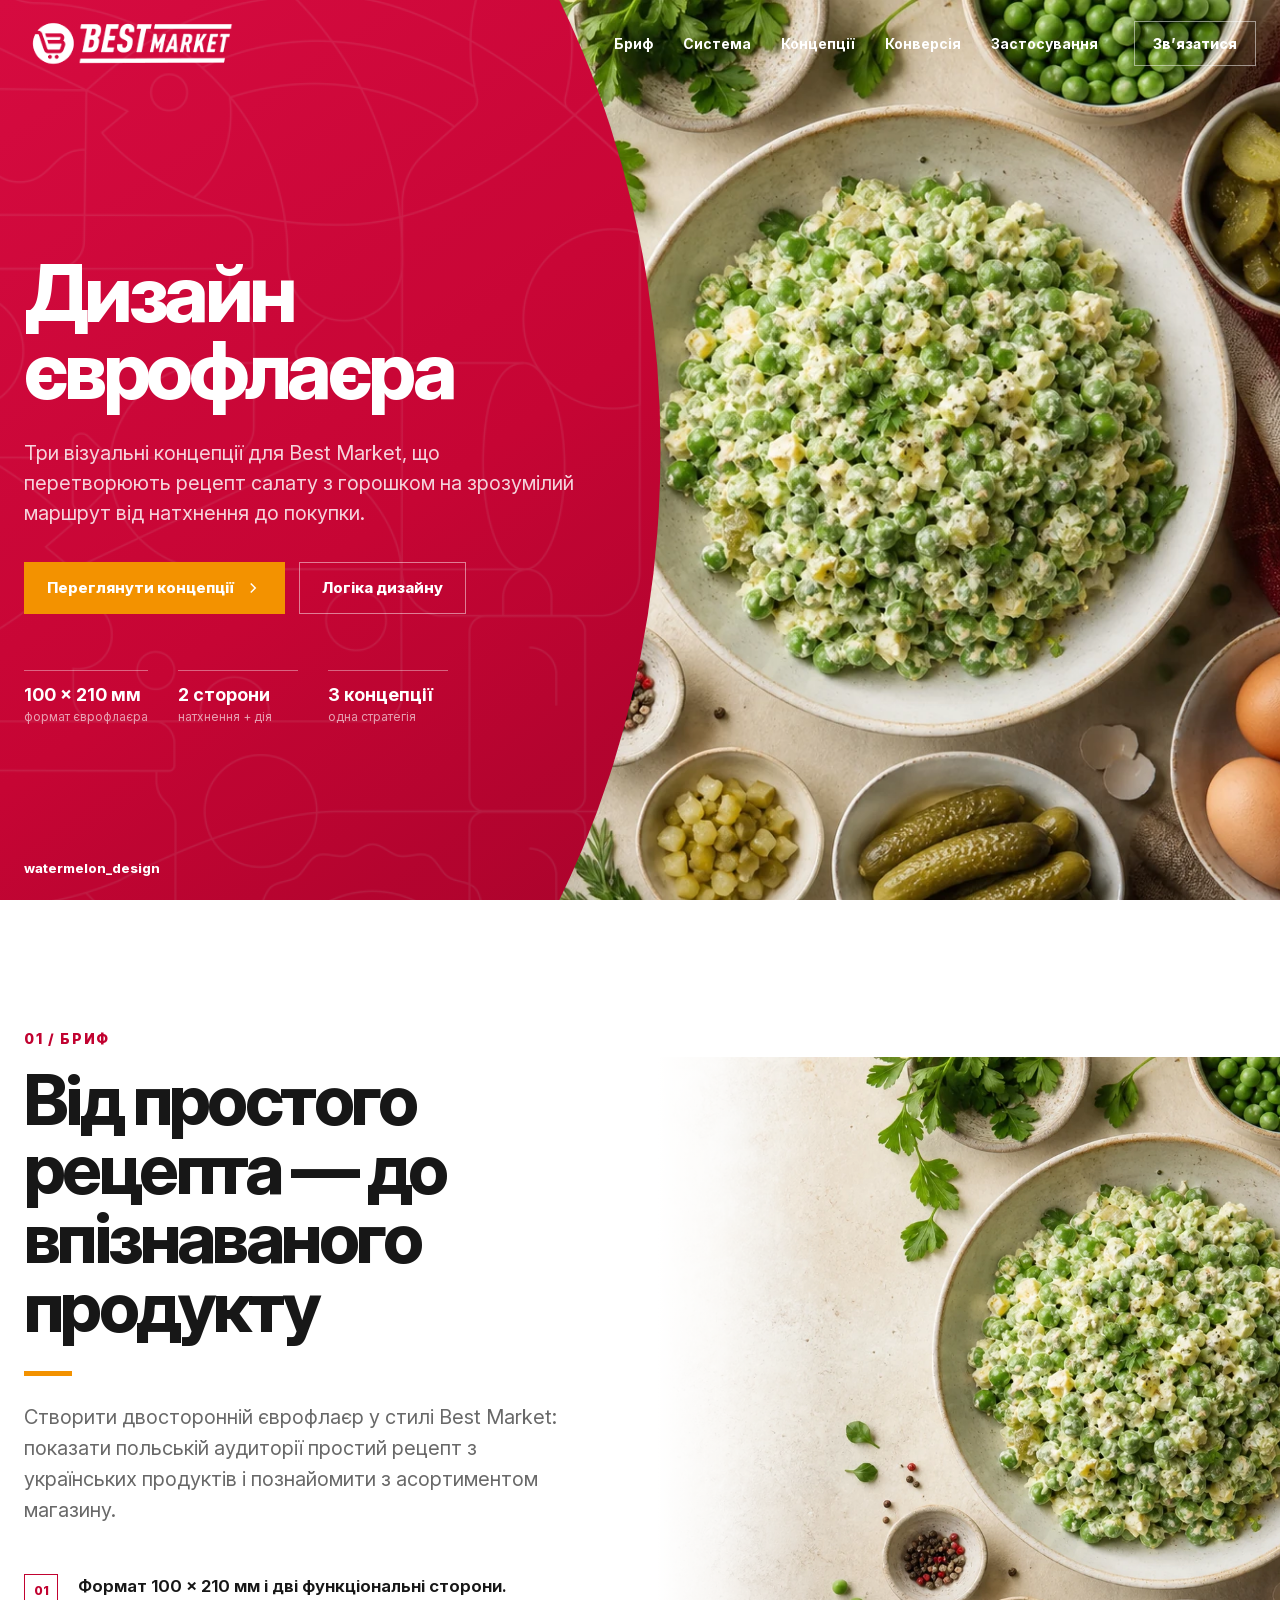
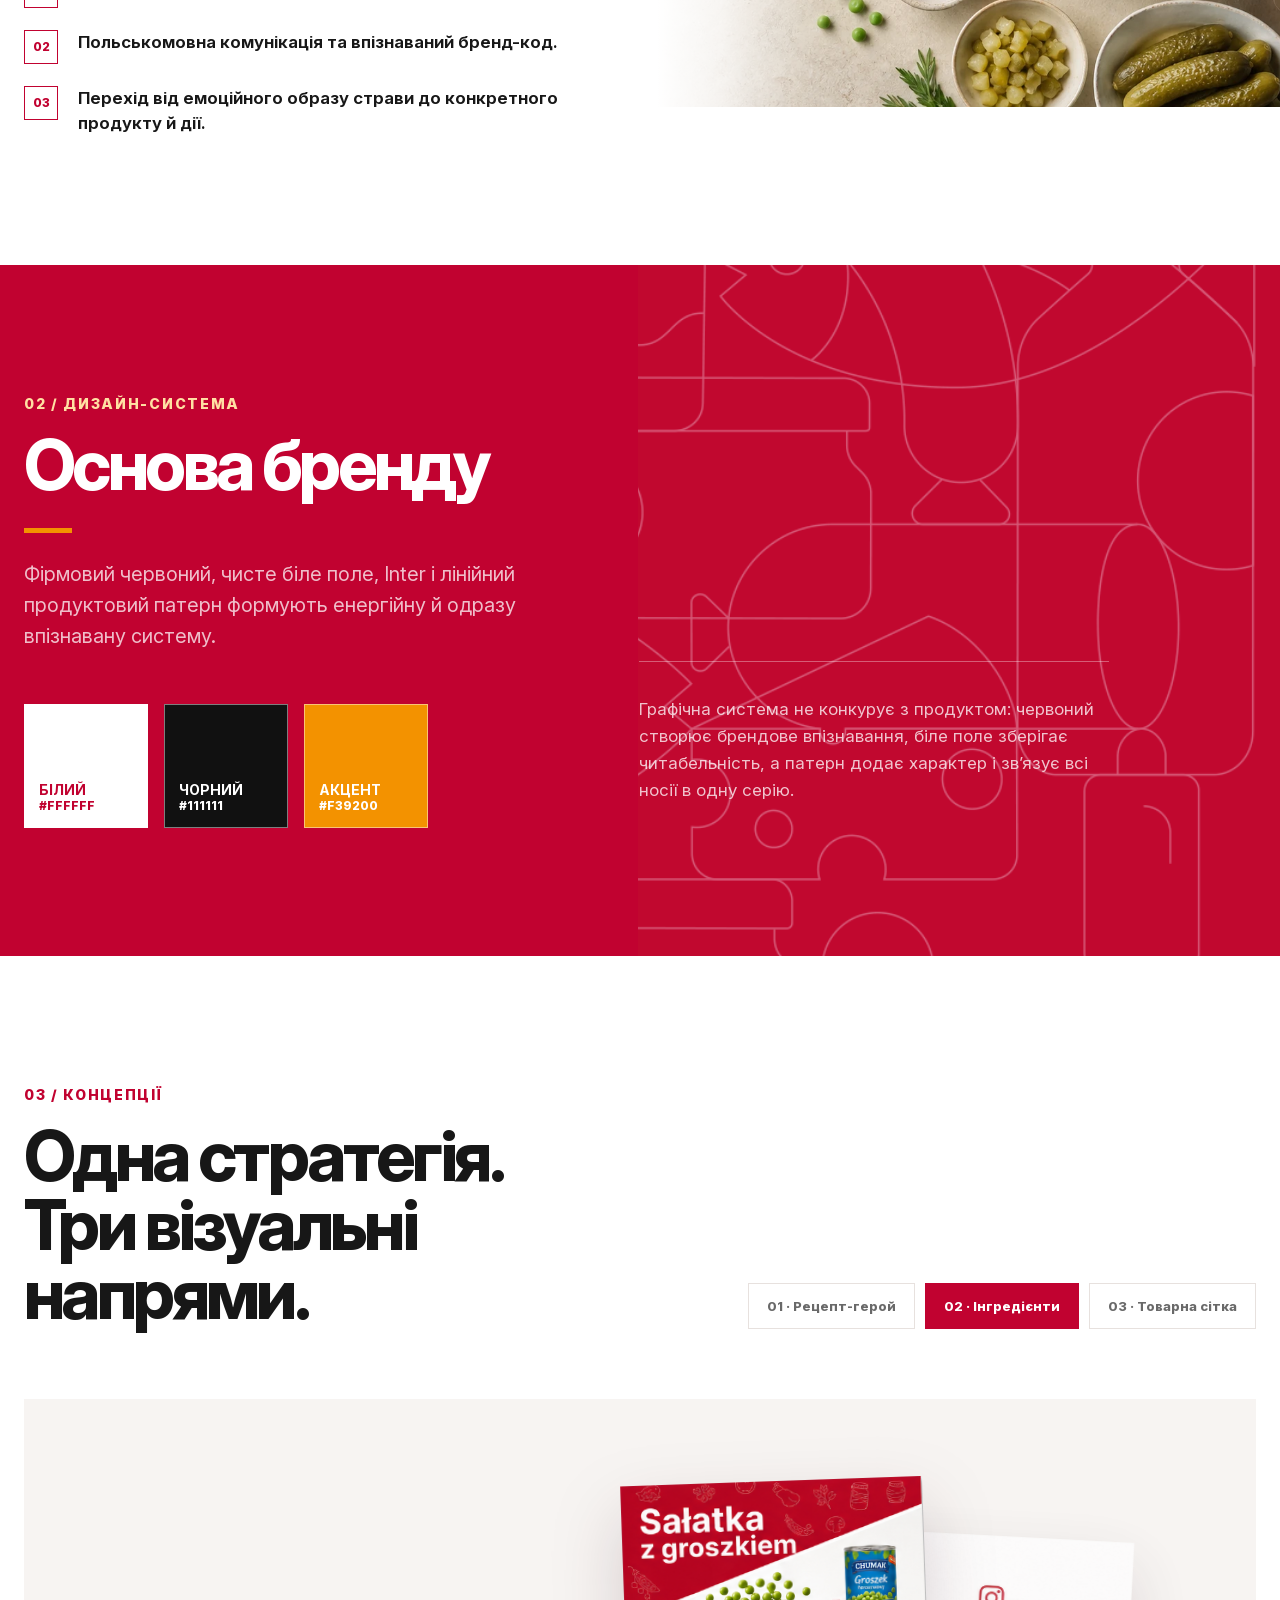
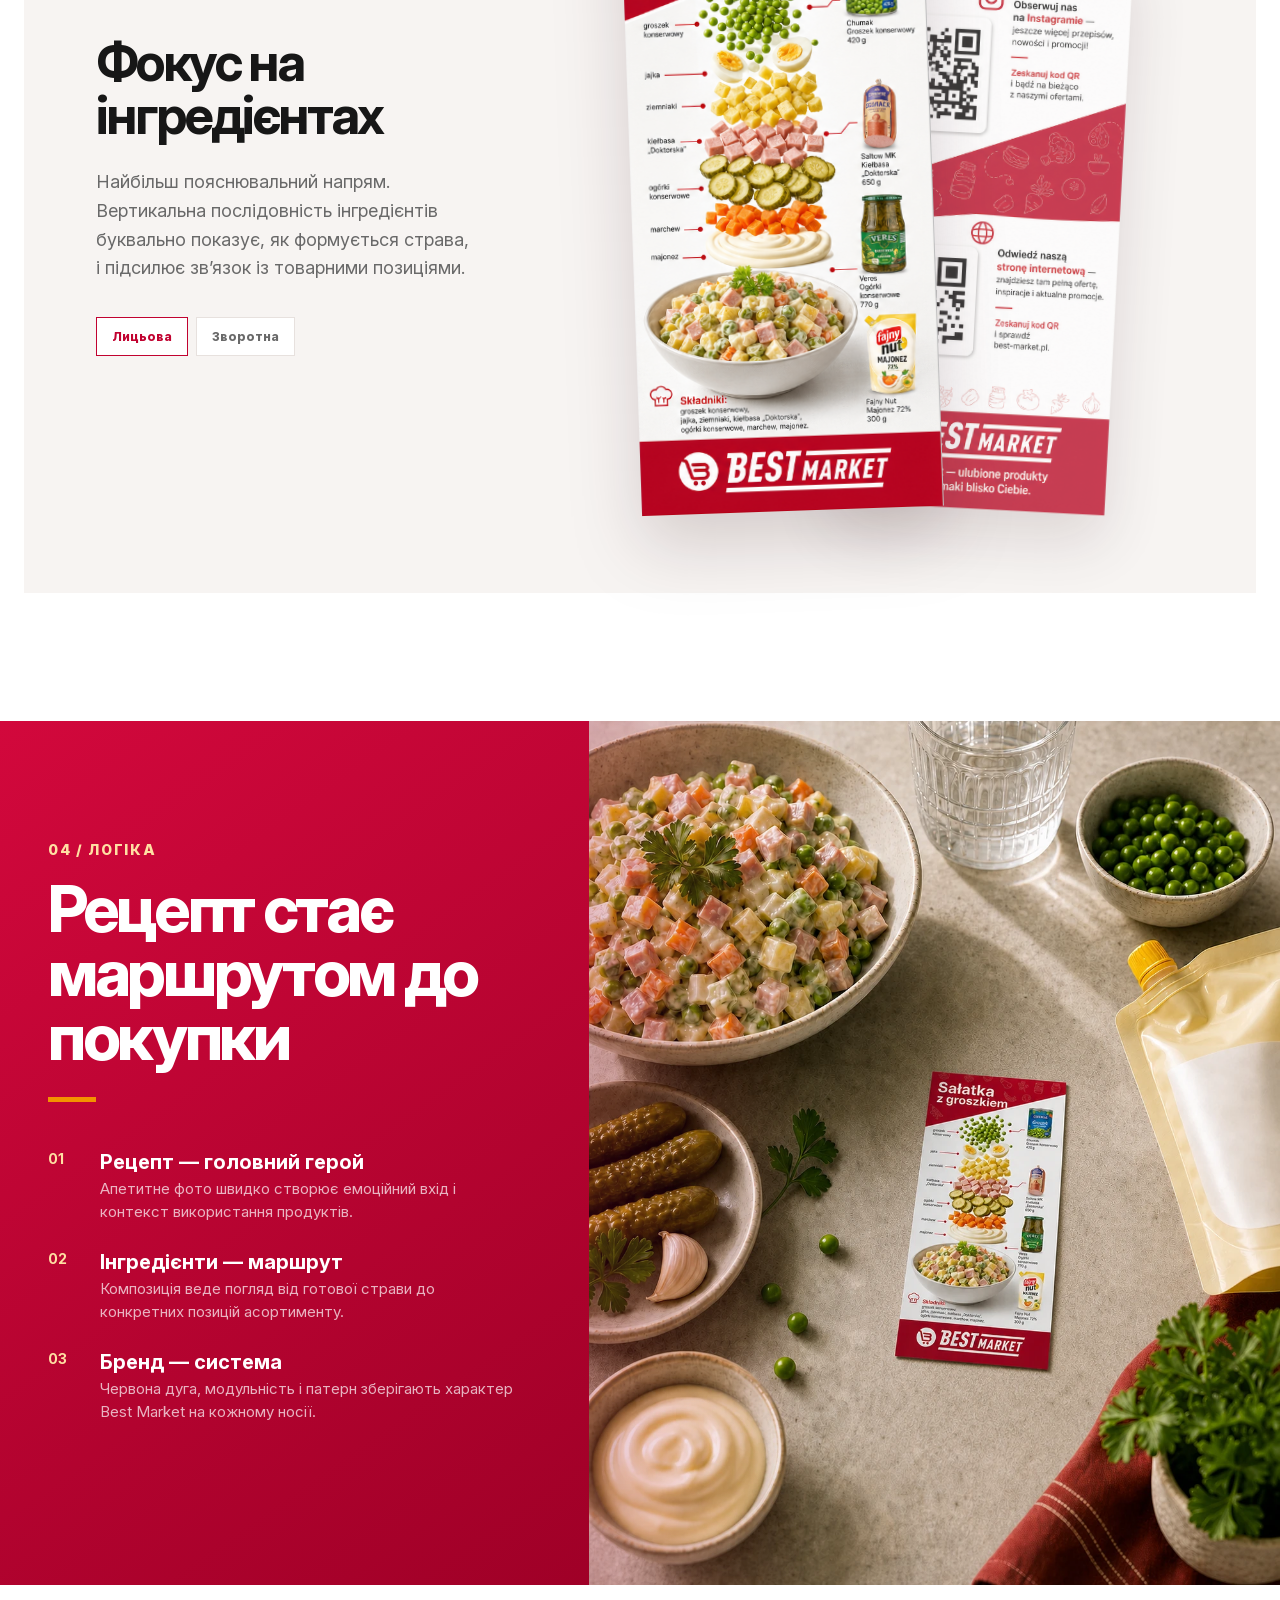
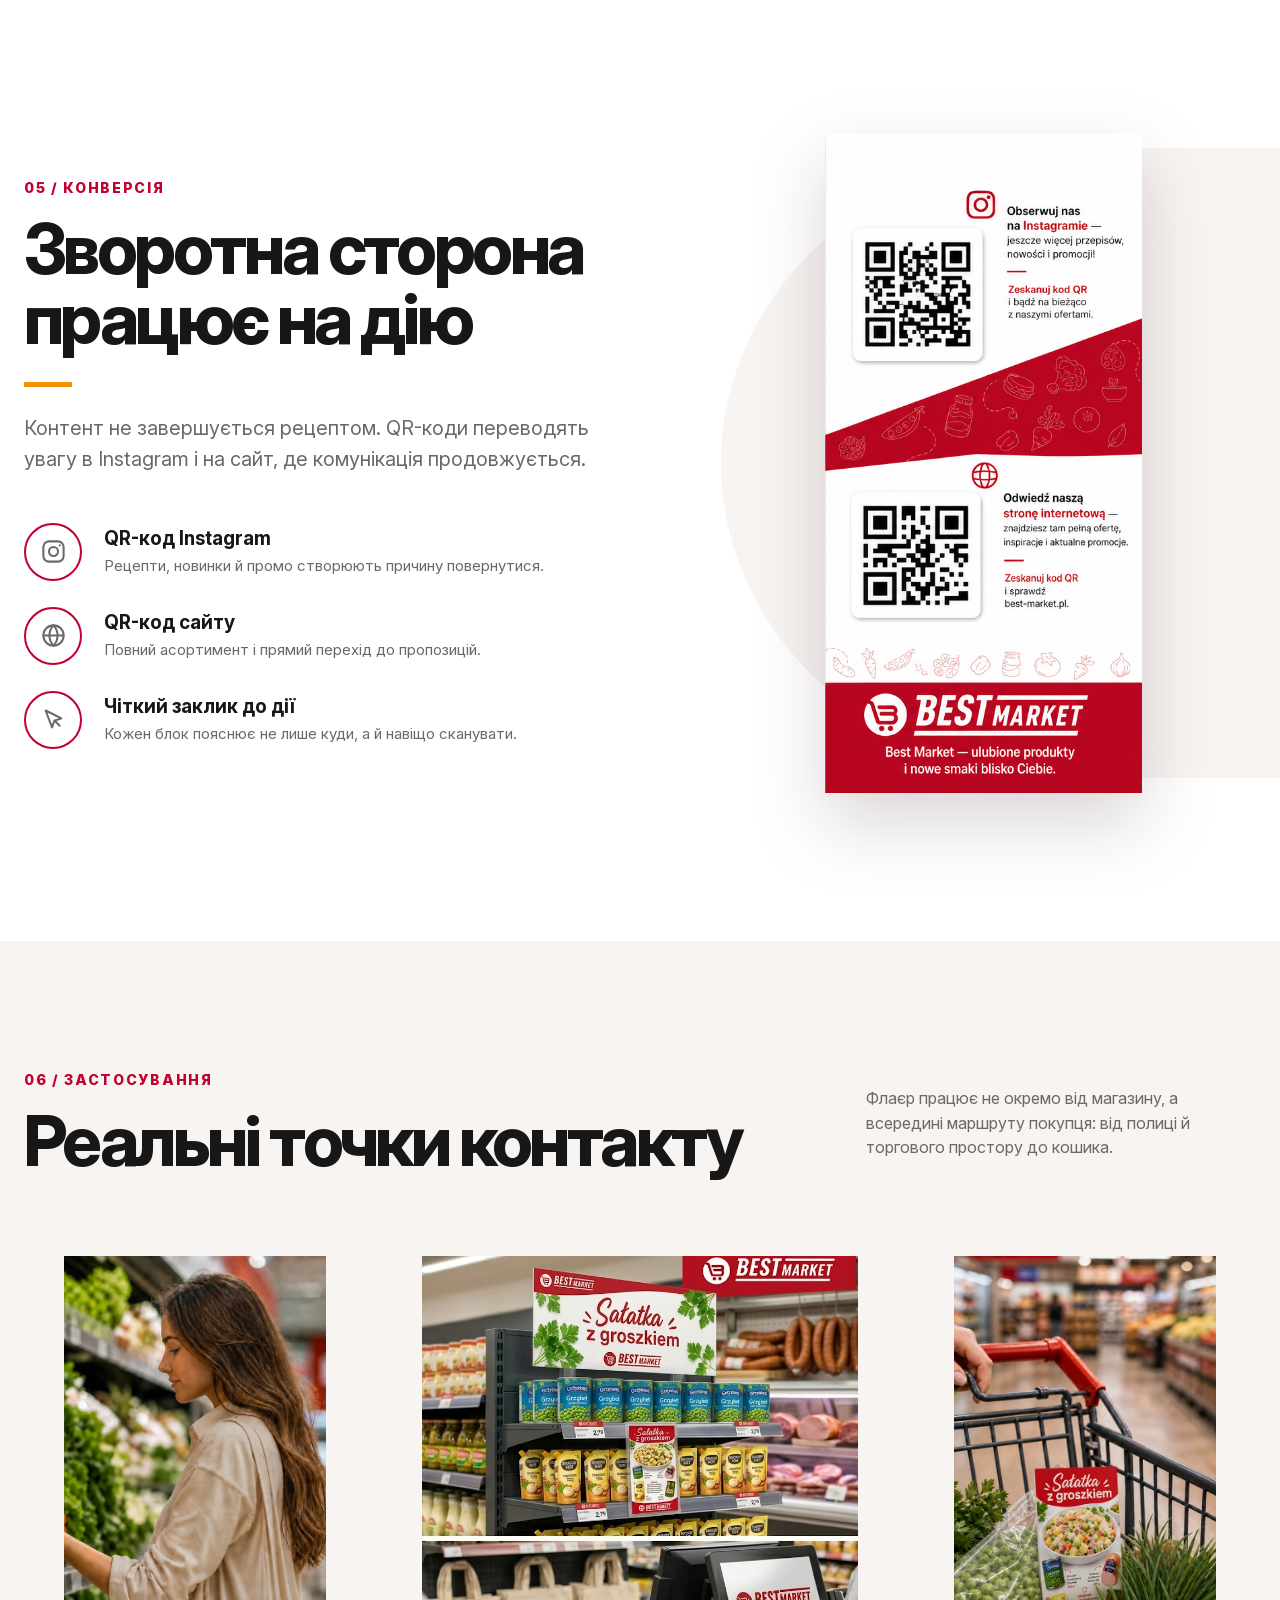
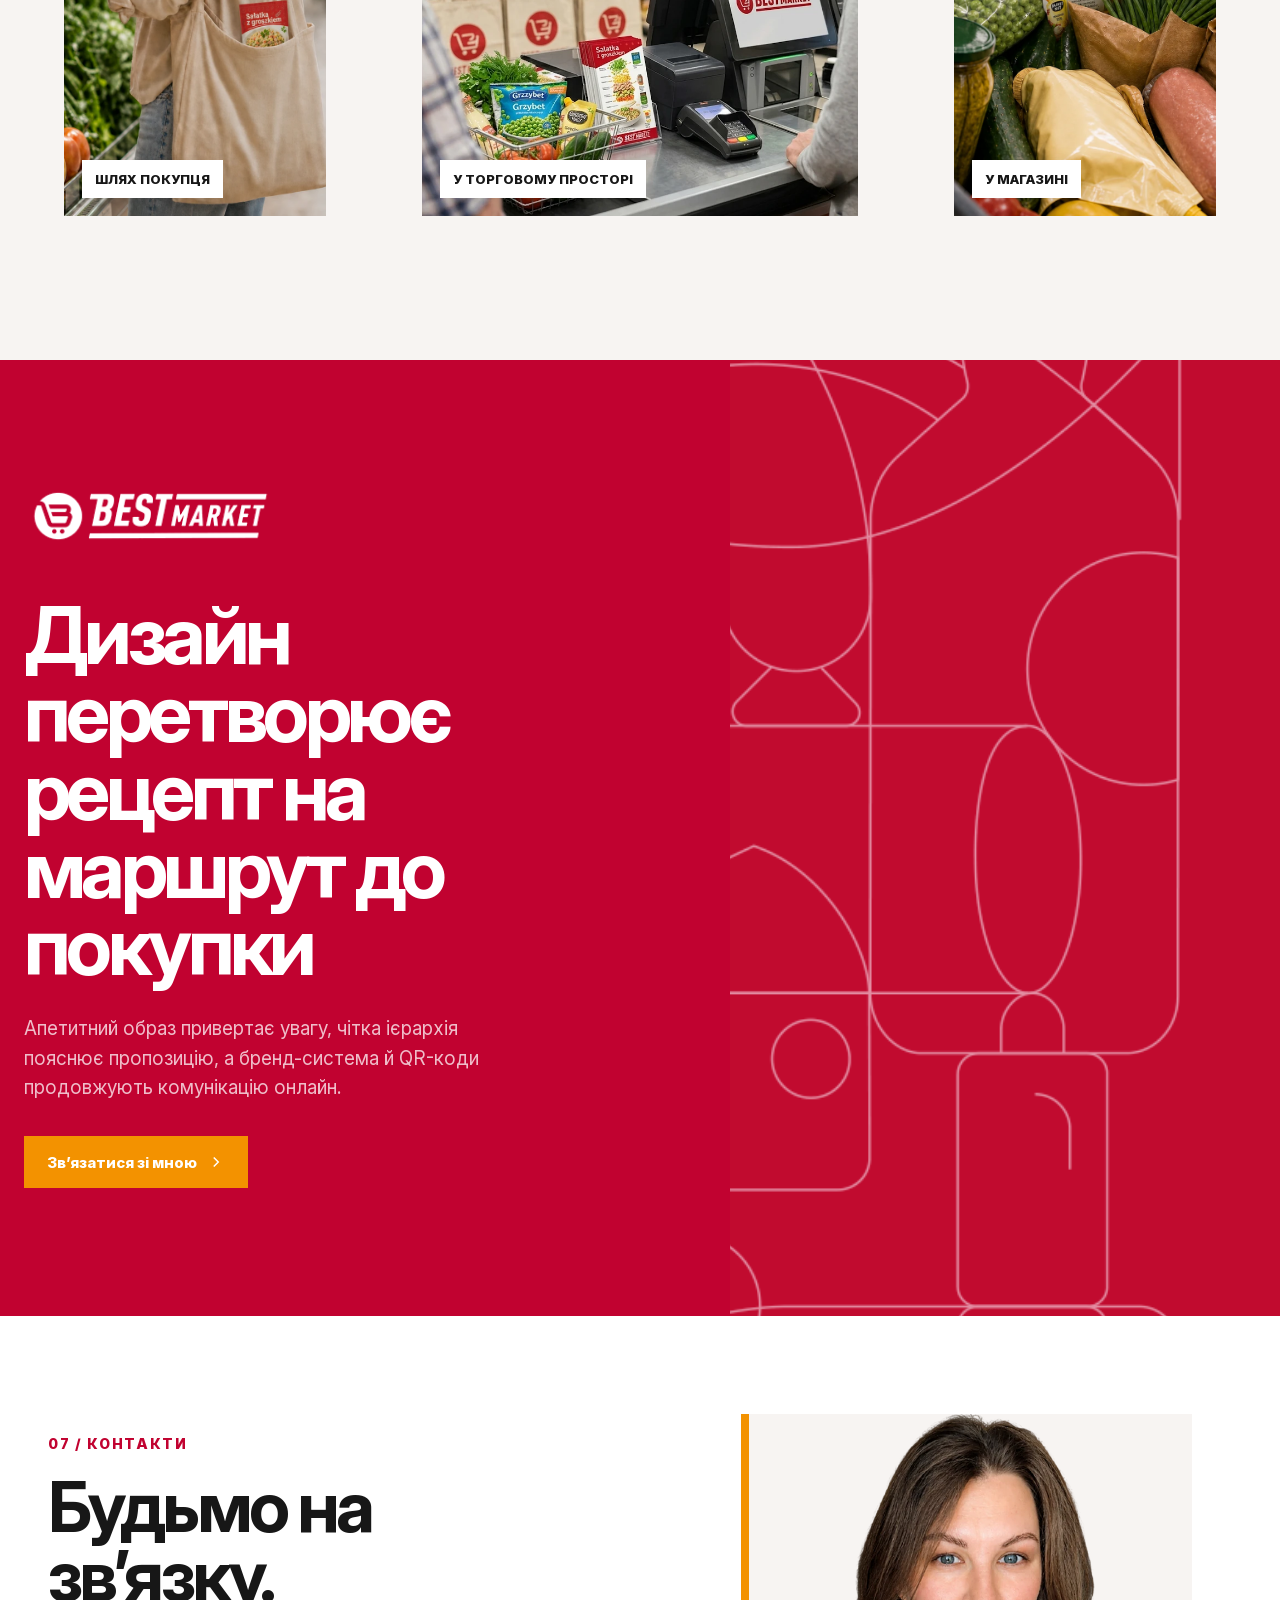
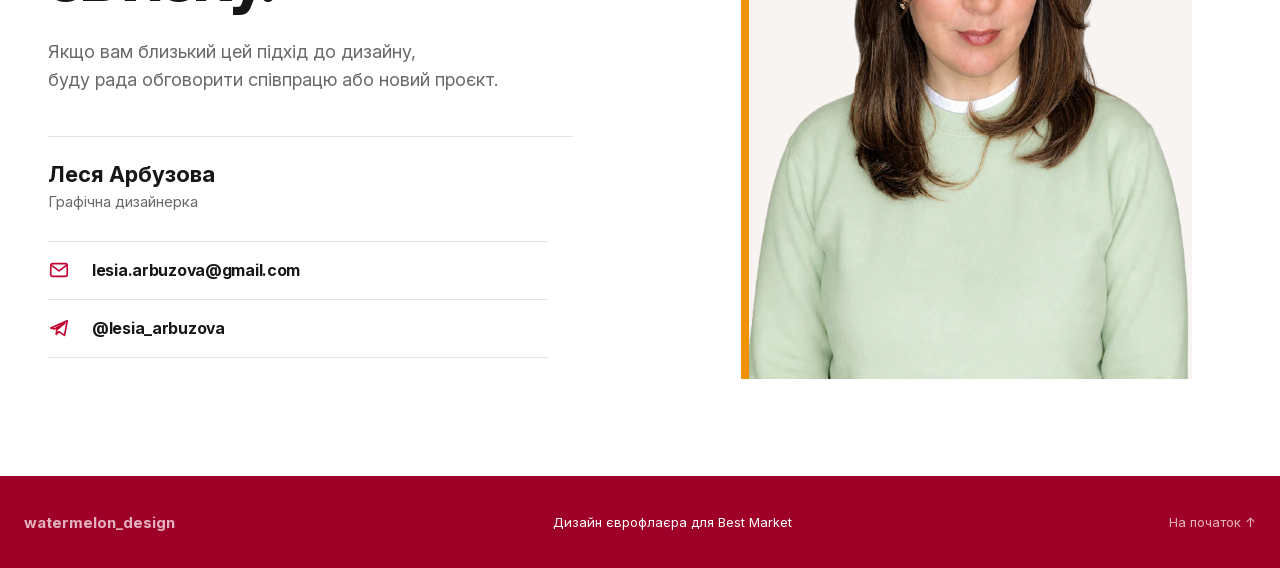
==== commit 0d9dc02d: "feat: publish portfolio polish" ====
--- a/projects/bestmarket/index.html
+++ b/projects/bestmarket/index.html
@@ -1,5 +1,5 @@
 <!doctype html>
-<html lang="uk">
+<html lang="uk" class="no-js">
 <head>
   <meta charset="UTF-8" />
   <meta name="viewport" content="width=device-width, initial-scale=1.0" />
@@ -12,8 +12,14 @@
   <meta property="og:description" content="Три концепції єврофлаєра, бренд-система та приклади застосування для Best Market." />
   <meta property="og:url" content="https://lesia-arbuzova.github.io/watermelon-design-portfolio/projects/bestmarket/" />
   <meta property="og:image" content="https://lesia-arbuzova.github.io/watermelon-design-portfolio/projects/bestmarket/assets/mockup-retail.png" />
+  <meta property="og:image:width" content="825" />
+  <meta property="og:image:height" content="1024" />
   <meta name="twitter:card" content="summary_large_image" />
+  <meta name="twitter:title" content="Best Market — дизайн єврофлаєра" />
+  <meta name="twitter:description" content="Три концепції єврофлаєра, бренд-система та приклади застосування для Best Market." />
+  <meta name="twitter:image" content="https://lesia-arbuzova.github.io/watermelon-design-portfolio/projects/bestmarket/assets/mockup-retail.png" />
   <title>Best Market — дизайн єврофлаєра</title>
+  <script>document.documentElement.classList.replace("no-js", "js");</script>
   <style>
     @font-face {
       font-family: "Inter";
@@ -28,6 +34,7 @@
       --red-dark: #9f0027;
       --red-light: #d93a59;
       --orange: #f39200;
+      --orange-on-red: #ffe0a3;
       --ink: #171717;
       --muted: #696969;
       --paper: #ffffff;
@@ -52,6 +59,7 @@
     img { display: block; max-width: 100%; }
     a { color: inherit; text-decoration: none; }
     button { font: inherit; }
+    :focus-visible { outline: 3px solid var(--orange); outline-offset: 4px; }
 
     .container {
       width: min(var(--container), calc(100% - 48px));
@@ -409,7 +417,7 @@
       align-items: end;
     }
 
-    .foundation .section-number { color: var(--orange); }
+    .foundation .section-number { color: var(--orange-on-red); }
     .foundation .section-lead { color: rgba(255, 255, 255, .74); }
 
     .foundation-note {
@@ -556,7 +564,7 @@
       background: linear-gradient(145deg, #d2083c, var(--red-dark));
     }
 
-    .rationale-copy .section-number { color: var(--orange); }
+    .rationale-copy .section-number { color: var(--orange-on-red); }
     .rationale-copy .section-title { font-size: clamp(48px, 5vw, 74px); }
 
     .reason-list {
@@ -573,7 +581,7 @@
       gap: 16px;
     }
 
-    .reason-list b { color: var(--orange); font-size: 14px; }
+    .reason-list b { color: var(--orange-on-red); font-size: 14px; }
     .reason-list strong { display: block; margin-bottom: 4px; font-size: 20px; }
     .reason-list span { color: rgba(255, 255, 255, .7); font-size: 15px; line-height: 1.5; }
 
@@ -827,18 +835,25 @@
 
     .contact-links {
       display: grid;
-      gap: 12px;
-      margin-top: 28px;
+      width: min(100%, 500px);
+      margin-top: 30px;
+      border-top: 1px solid var(--line);
     }
 
     .contact-link {
-      width: fit-content;
-      display: inline-flex;
+      width: 100%;
+      min-height: 58px;
+      display: grid;
+      grid-template-columns: 30px minmax(0, 1fr);
       align-items: center;
-      gap: 12px;
+      gap: 14px;
+      padding: 14px 0;
       color: var(--ink);
-      font-size: 17px;
-      font-weight: 720;
+      border-bottom: 1px solid var(--line);
+      font-size: 16px;
+      font-weight: 680;
+      line-height: 1.2;
+      letter-spacing: -.018em;
       transition: color .2s ease, transform .2s ease;
     }
 
@@ -848,8 +863,8 @@
     }
 
     .contact-link svg {
-      width: 24px;
-      height: 24px;
+      width: 22px;
+      height: 22px;
       fill: none;
       stroke: var(--red);
       stroke-width: 1.8;
@@ -903,12 +918,17 @@
     .footer-inner a:hover { color: #fff; }
 
     .reveal {
+      opacity: 1;
+      transform: none;
+    }
+
+    .js .reveal {
       opacity: 0;
       transform: translateY(26px);
       transition: opacity .7s ease, transform .7s cubic-bezier(.2, .75, .2, 1);
     }
 
-    .reveal.is-visible {
+    .js .reveal.is-visible {
       opacity: 1;
       transform: none;
     }
@@ -1061,9 +1081,10 @@
     @media (prefers-reduced-motion: reduce) {
       html { scroll-behavior: auto; }
       *, *::before, *::after { animation: none !important; transition: none !important; }
-      .reveal { opacity: 1; transform: none; }
+      .reveal, .js .reveal { opacity: 1; transform: none; }
     }
   </style>
+  <noscript><style>.reveal{opacity:1!important;transform:none!important}</style></noscript>
 </head>
 <body>
   <div class="scroll-progress" id="scrollProgress" aria-hidden="true"></div>
@@ -1254,8 +1275,8 @@
       <div class="contact-grid">
         <div class="contact-copy reveal">
           <span class="contact-kicker">07 / КОНТАКТИ</span>
-      <h2 id="contactTitle">Будьмо на зв’язку.</h2>
-      <p class="contact-intro">Якщо вам близький цей підхід до дизайну,<br />буду рада обговорити співпрацю або новий проєкт.</p>
+          <h2 id="contactTitle">Будьмо на зв’язку.</h2>
+          <p class="contact-intro">Якщо вам близький цей підхід до дизайну,<br />буду рада обговорити співпрацю або новий проєкт.</p>
           <div class="contact-person">
             <strong>Леся Арбузова</strong>
             <span>Графічна дизайнерка</span>
@@ -1287,6 +1308,9 @@
   </footer>
 
   <script>
+    document.documentElement.classList.remove("no-js");
+    document.documentElement.classList.add("js");
+
     const concepts = [
       {
         title: "Рецепт-герой",
@@ -1371,16 +1395,21 @@
       });
     });
 
-    const observer = new IntersectionObserver(function (entries) {
-      entries.forEach(function (entry) {
-        if (entry.isIntersecting) {
-          entry.target.classList.add("is-visible");
-          observer.unobserve(entry.target);
-        }
-      });
-    }, { threshold: .12 });
-
-    document.querySelectorAll(".reveal").forEach(function (node) { observer.observe(node); });
+    const revealNodes = document.querySelectorAll(".reveal");
+    if (window.matchMedia("(prefers-reduced-motion: reduce)").matches || !("IntersectionObserver" in window)) {
+      revealNodes.forEach(function (node) { node.classList.add("is-visible"); });
+    } else {
+      const observer = new IntersectionObserver(function (entries) {
+        entries.forEach(function (entry) {
+          if (entry.isIntersecting) {
+            entry.target.classList.add("is-visible");
+            observer.unobserve(entry.target);
+          }
+        });
+      }, { threshold: .12 });
+
+      revealNodes.forEach(function (node) { observer.observe(node); });
+    }
     window.addEventListener("scroll", updateScrollState, { passive: true });
     window.addEventListener("resize", function () { if (window.innerWidth > 820) closeMenu(); });
     updateScrollState();
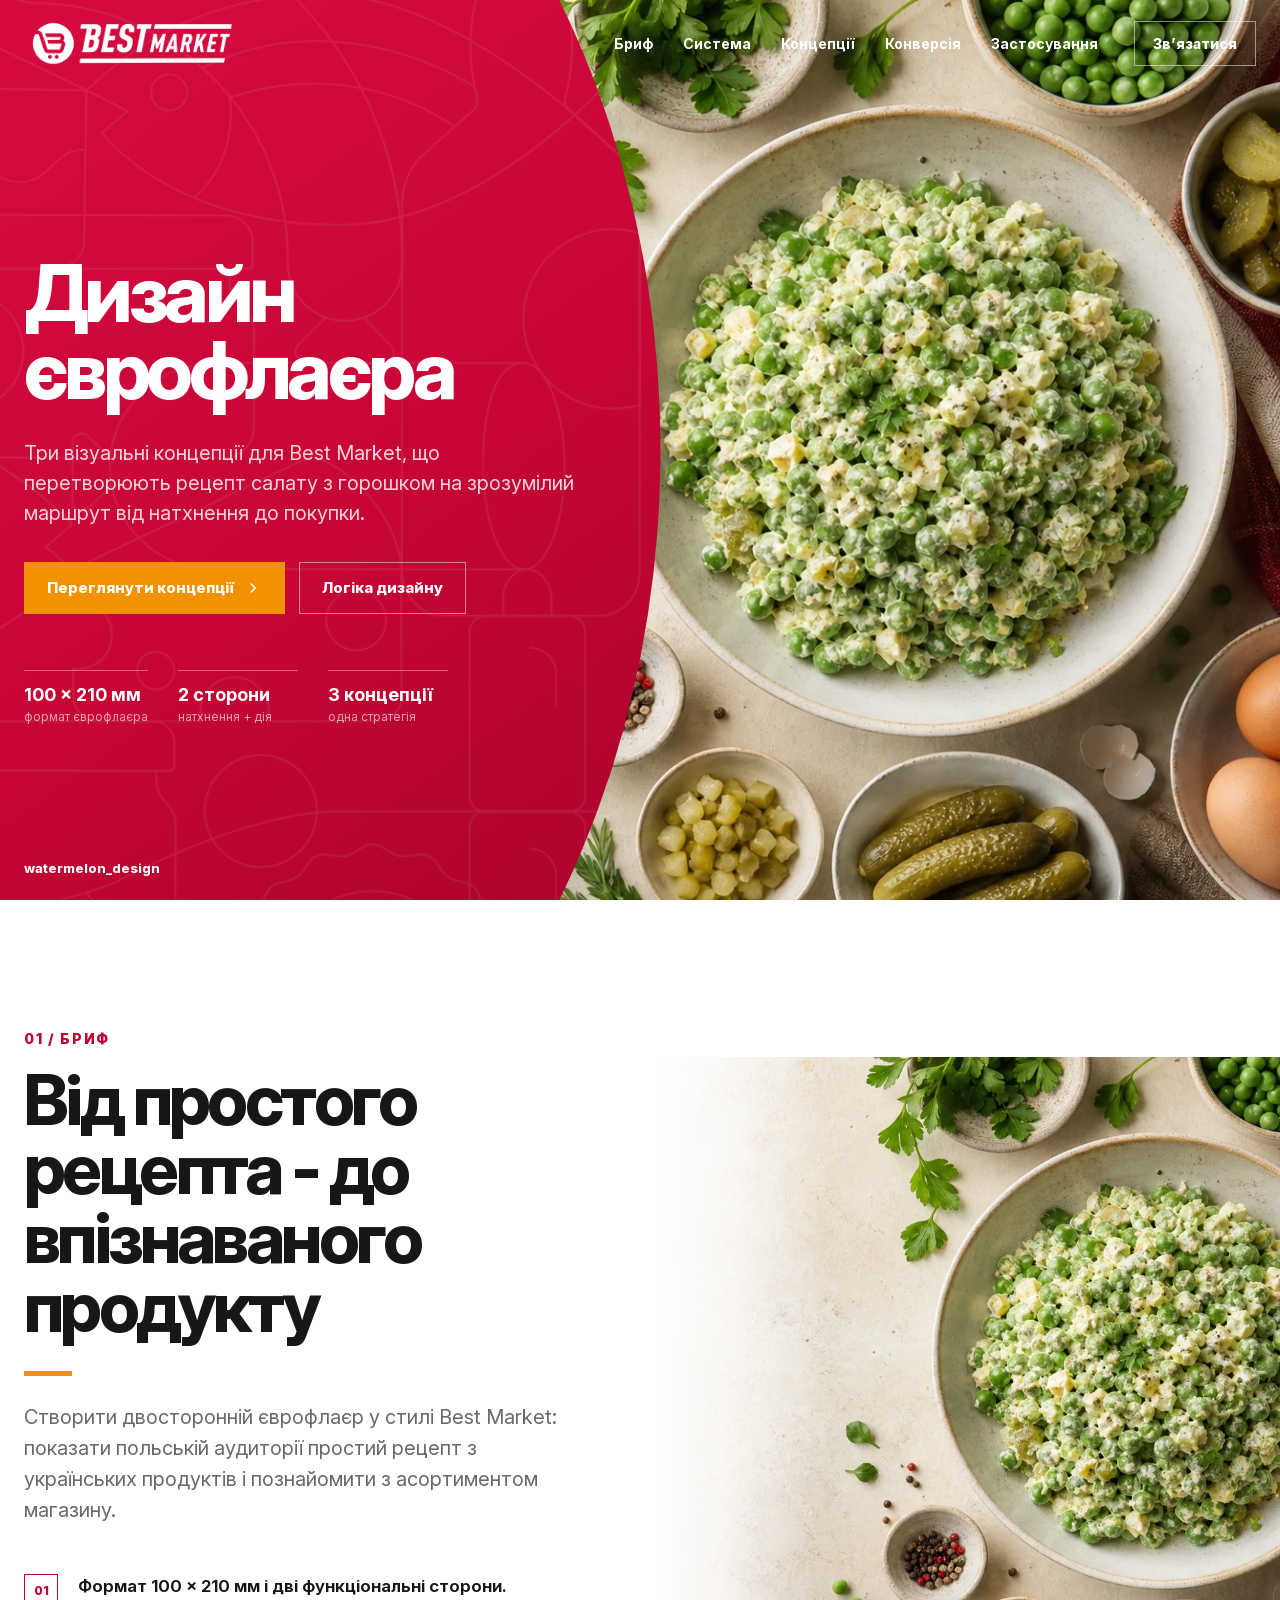
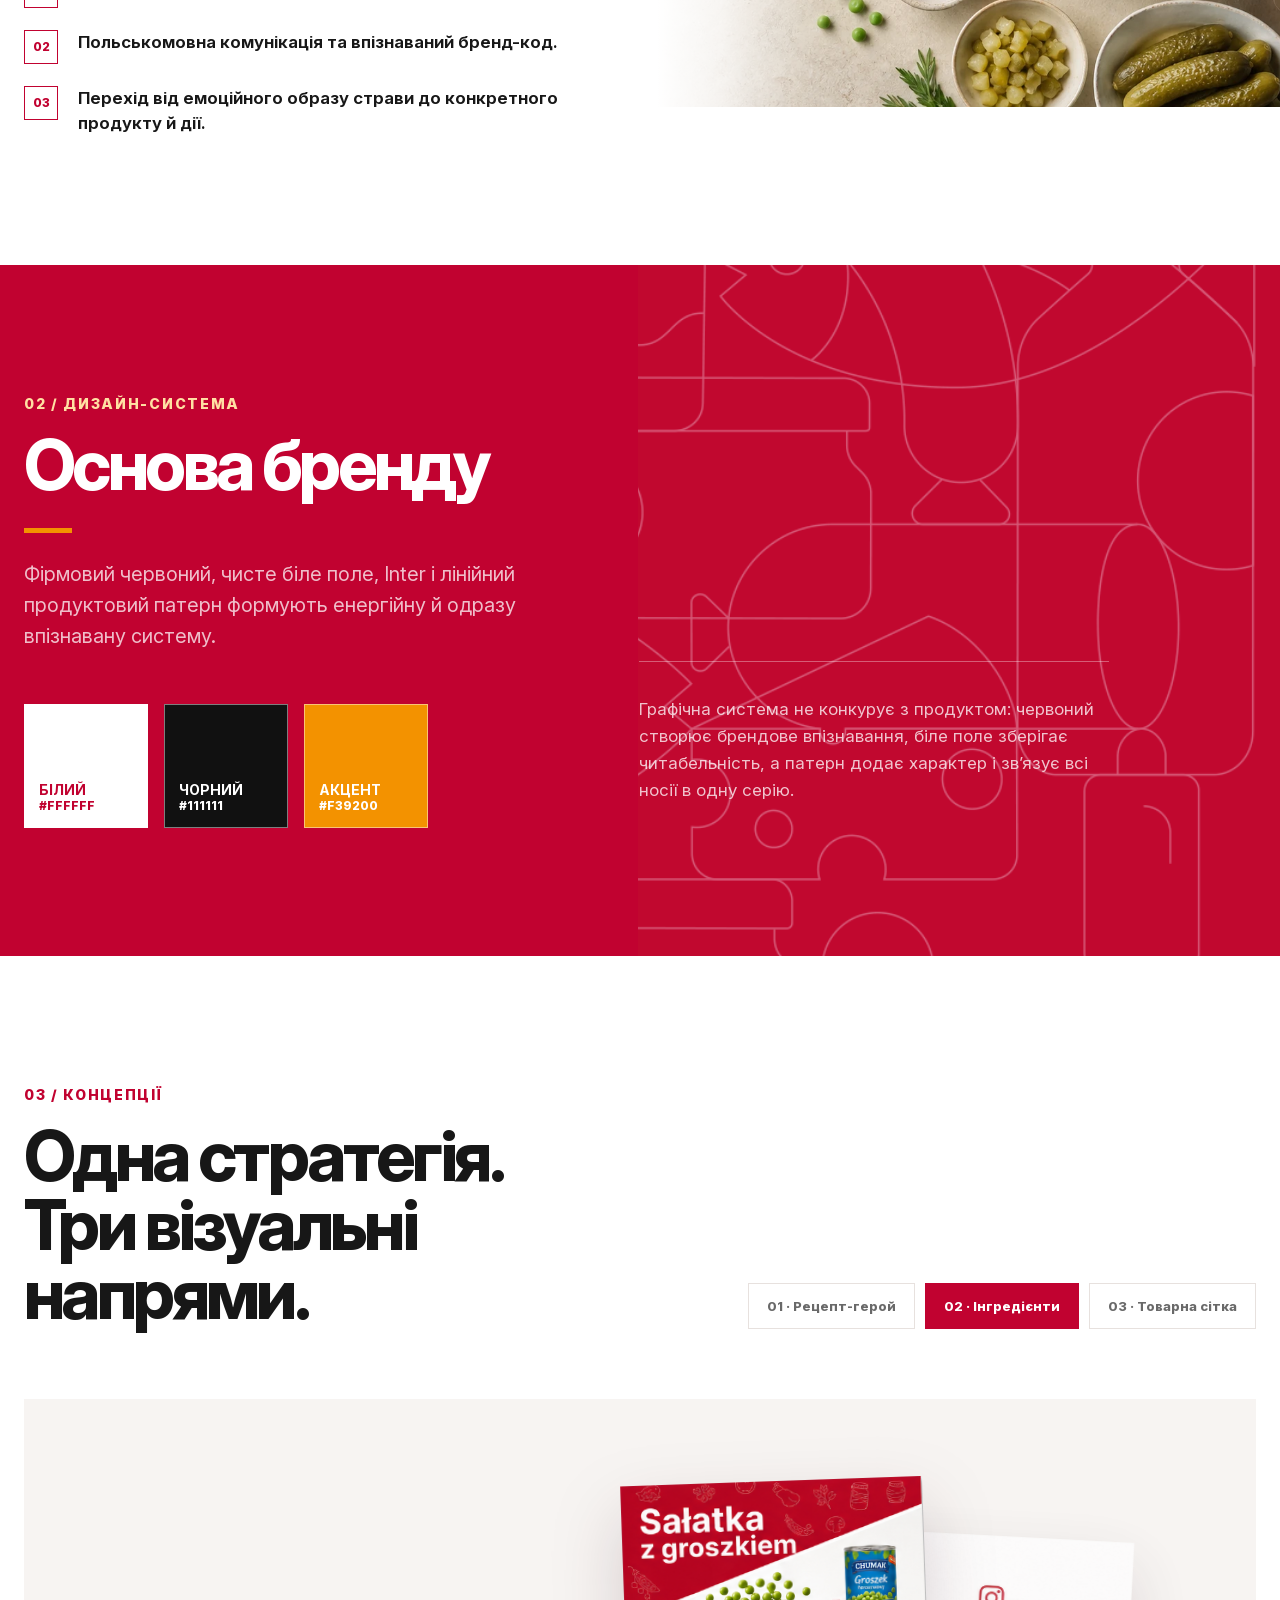
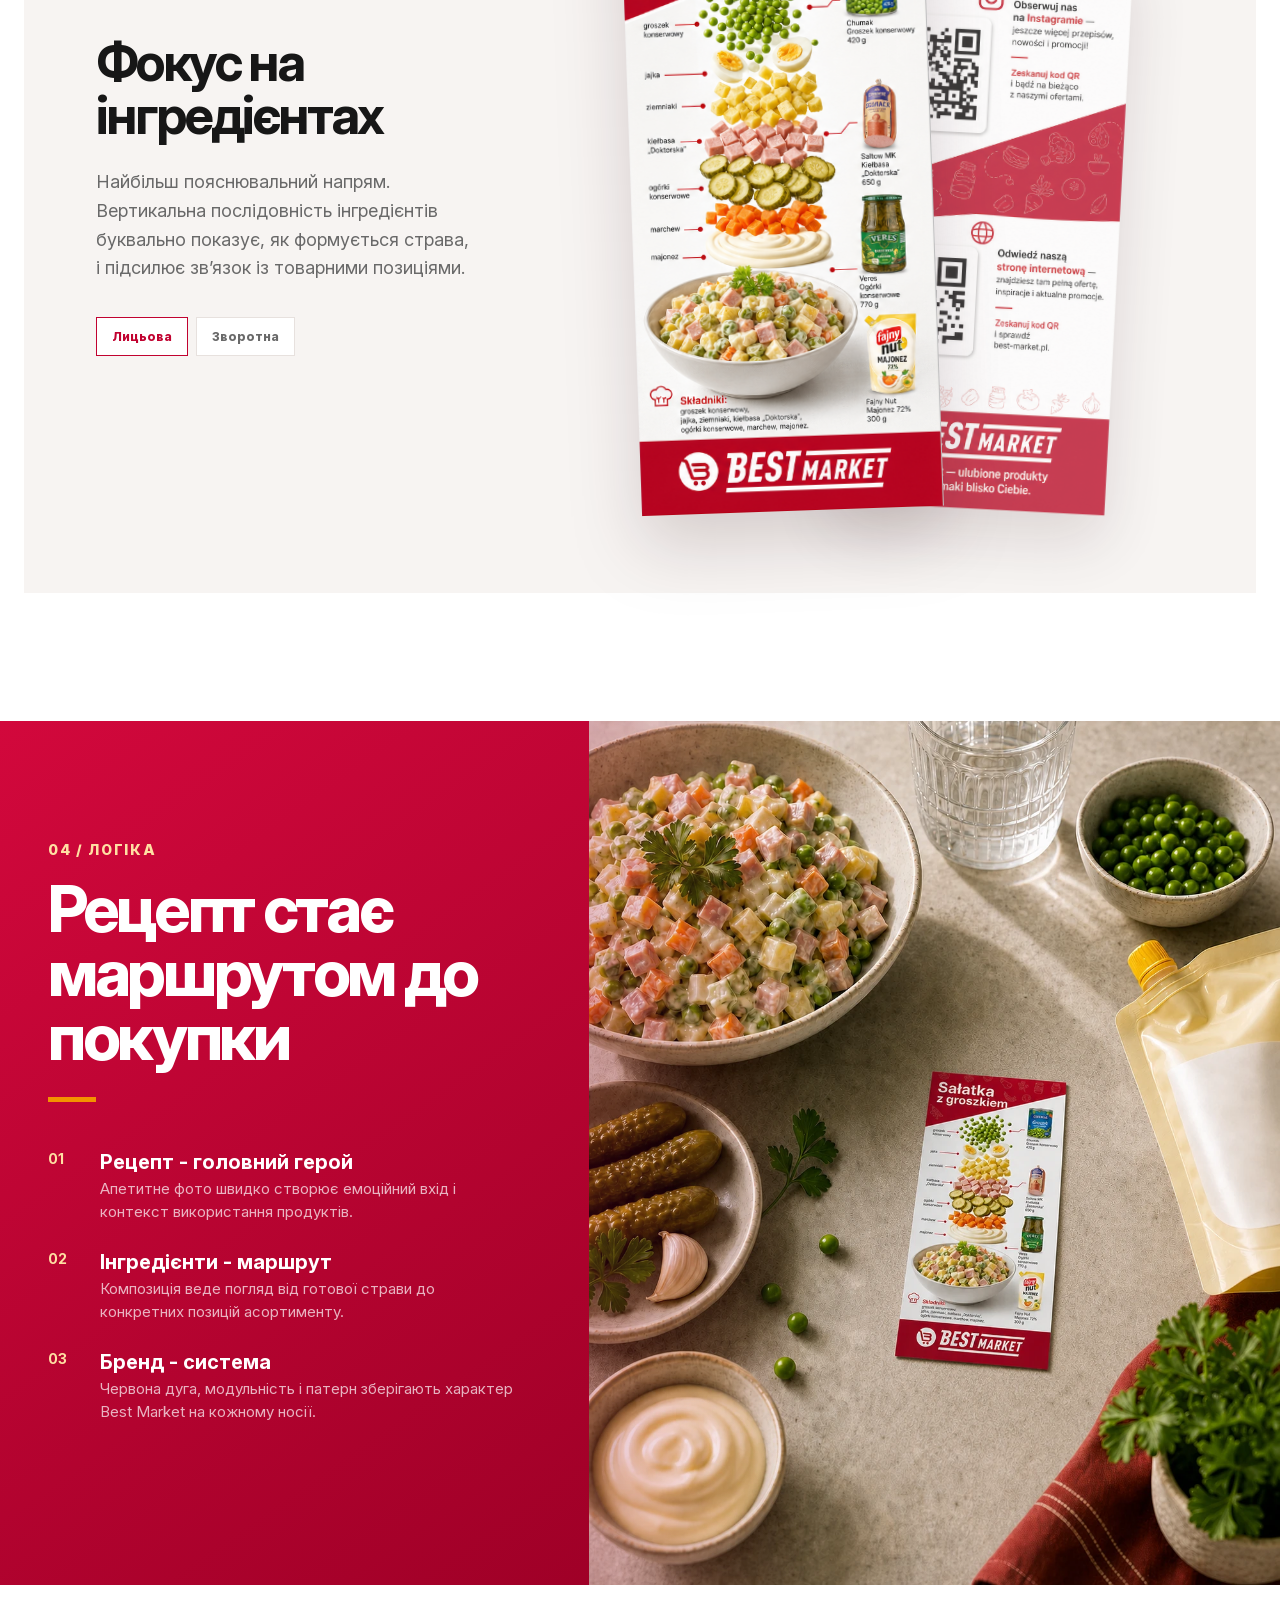
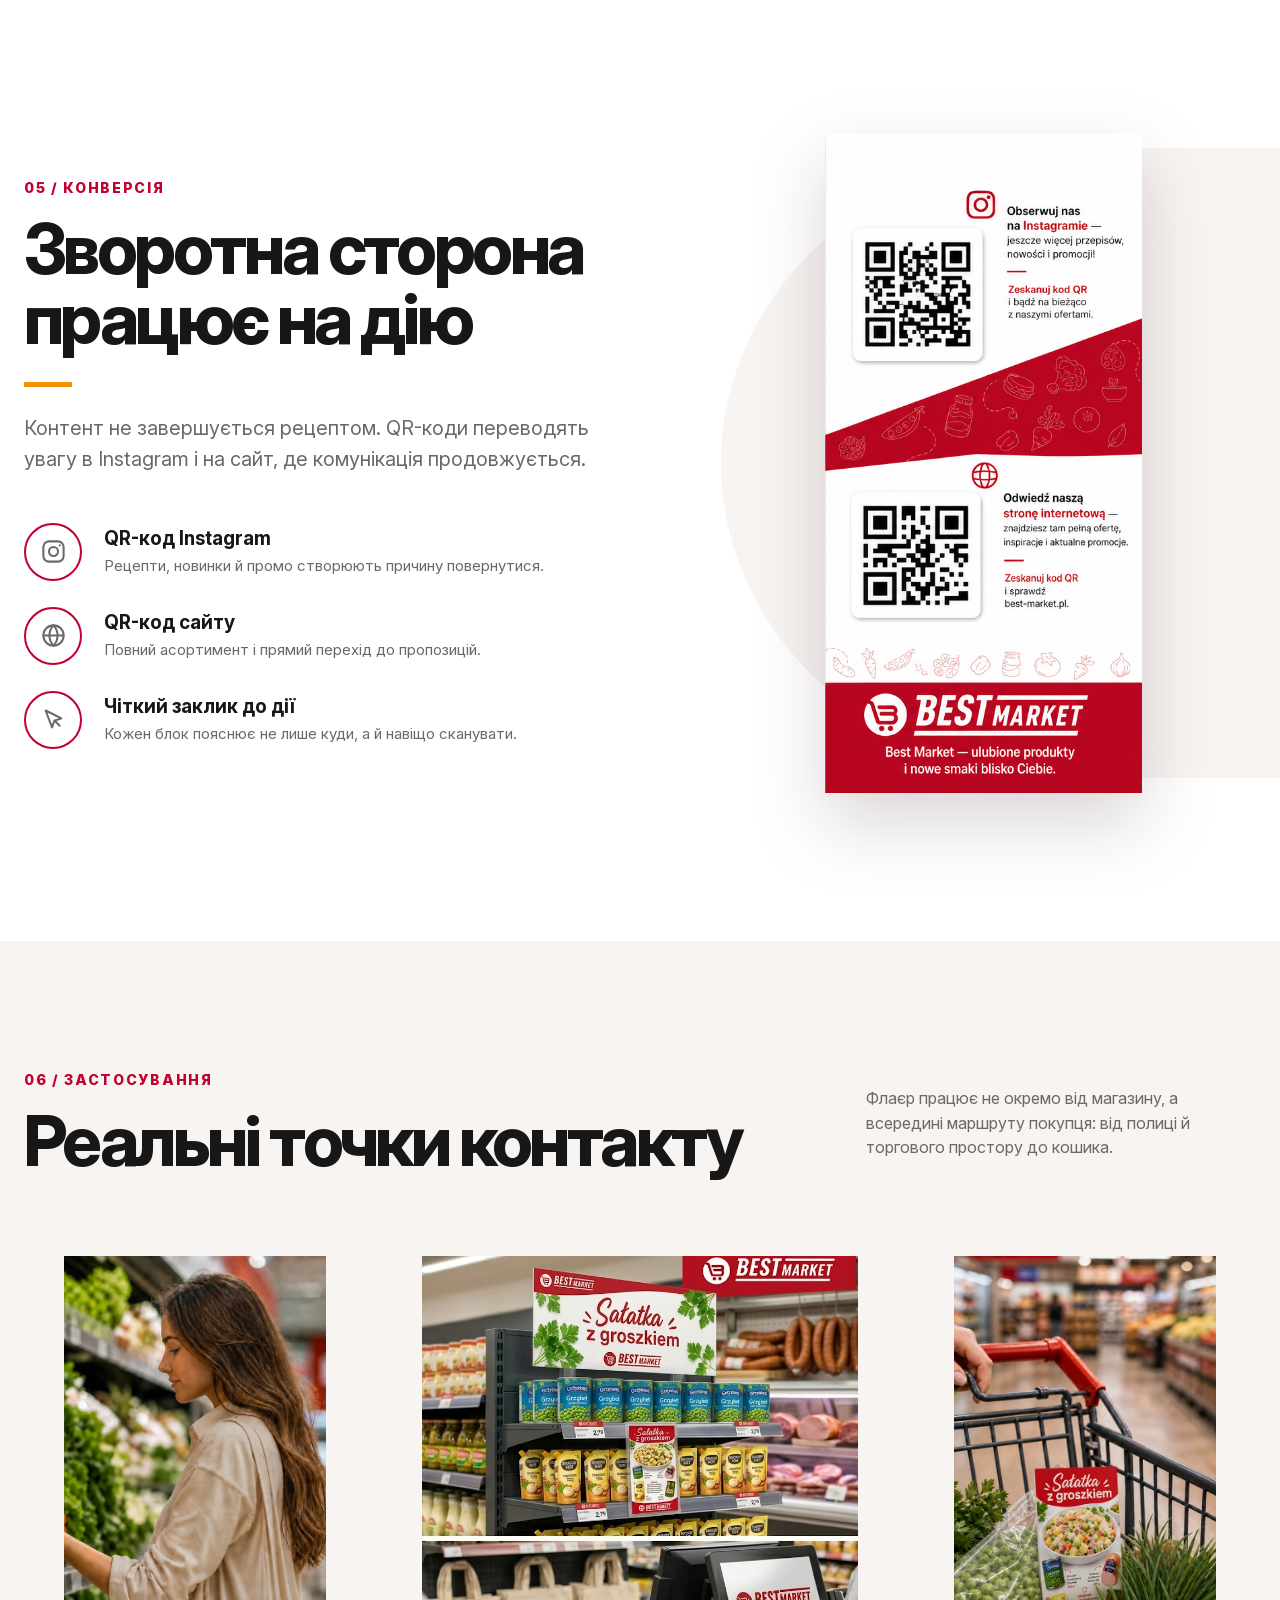
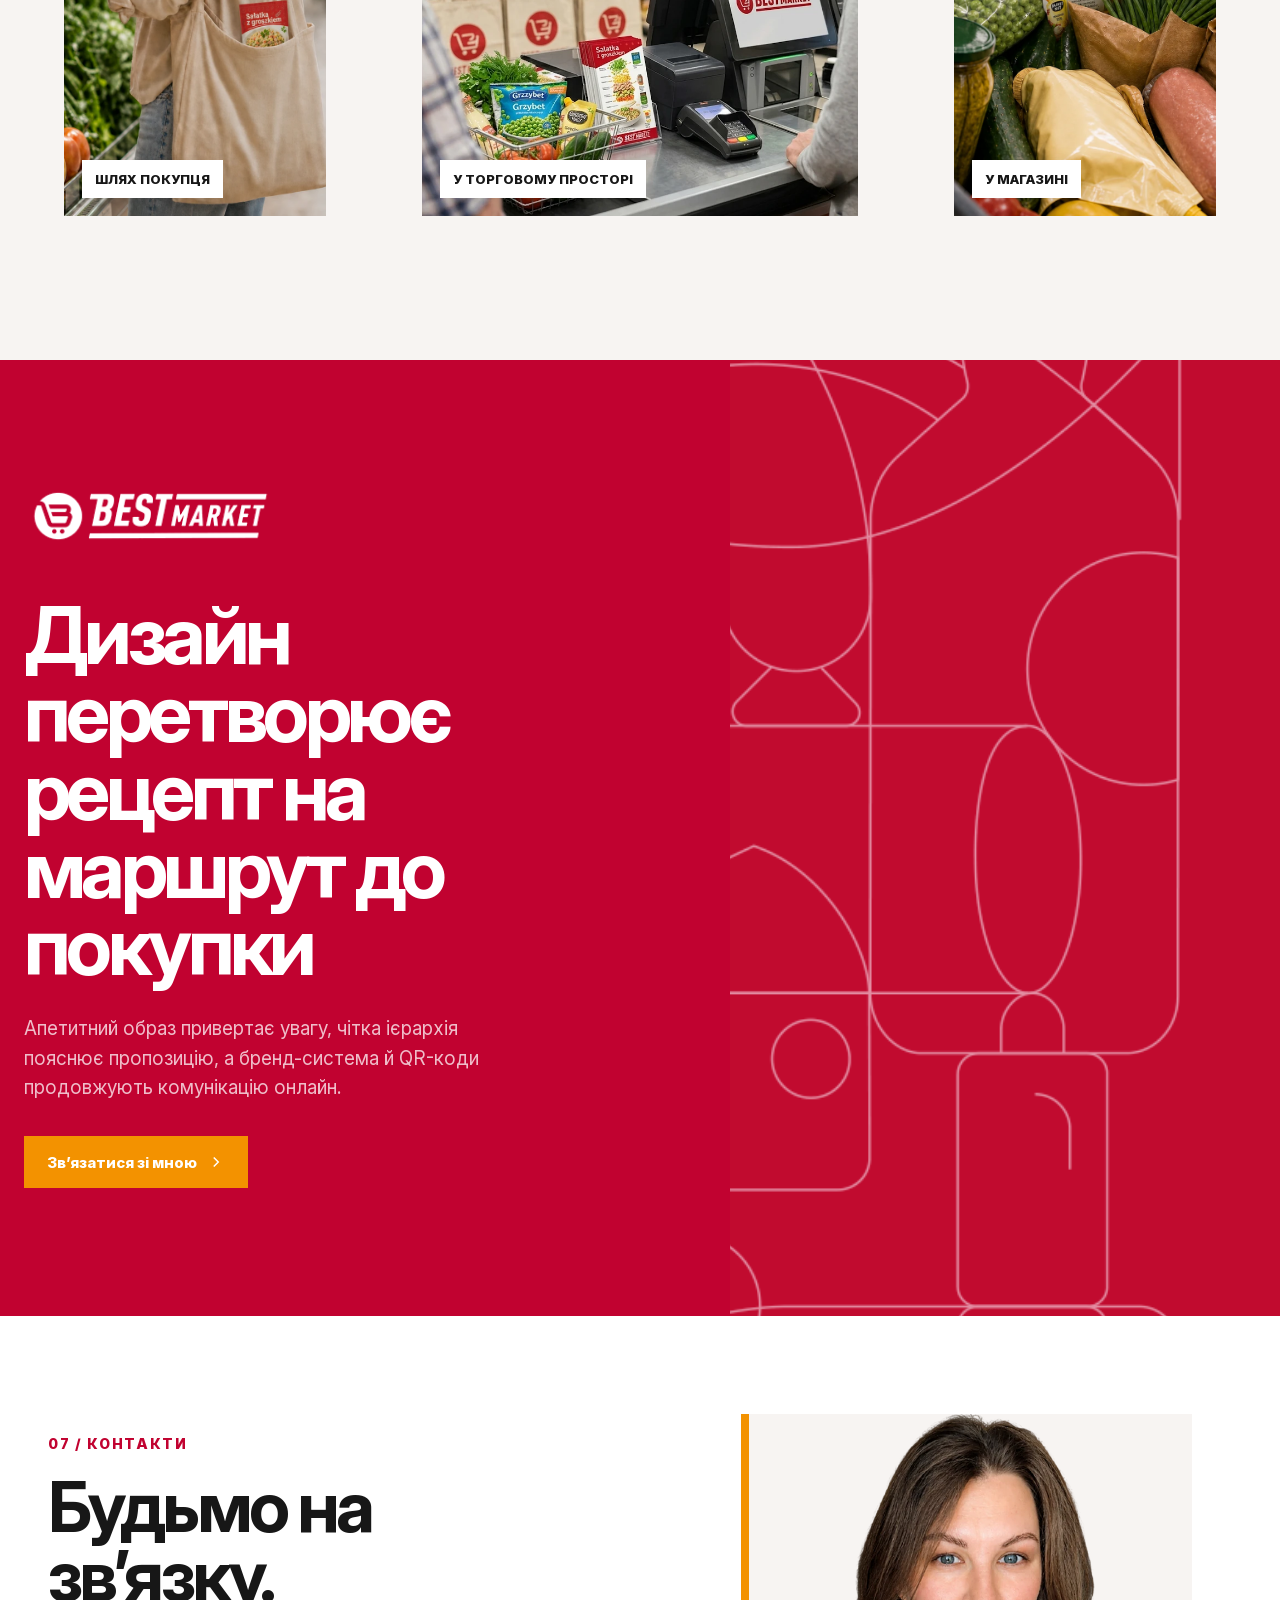
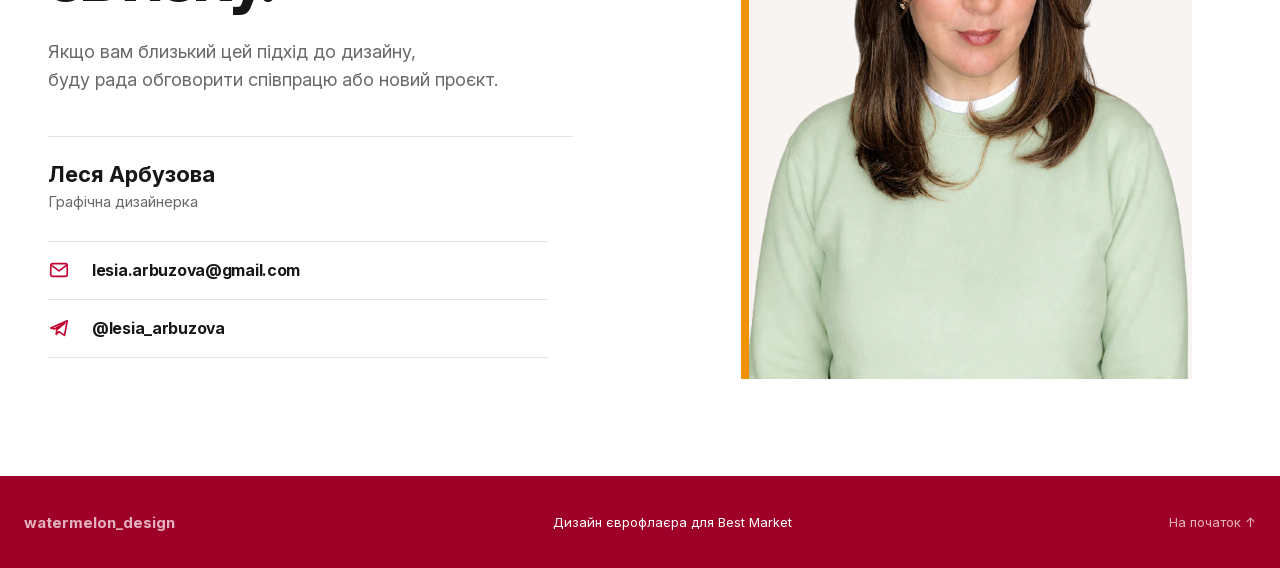
==== commit 45130be7: "fix: replace AI-style long dashes" ====
--- a/projects/bestmarket/index.html
+++ b/projects/bestmarket/index.html
@@ -4,21 +4,21 @@
   <meta charset="UTF-8" />
   <meta name="viewport" content="width=device-width, initial-scale=1.0" />
   <meta name="theme-color" content="#c10230" />
-  <meta name="description" content="Дизайн єврофлаєра для Best Market — три концепції, бренд-система та застосування." />
+  <meta name="description" content="Дизайн єврофлаєра для Best Market - три концепції, бренд-система та застосування." />
   <link rel="canonical" href="https://lesia-arbuzova.github.io/watermelon-design-portfolio/projects/bestmarket/" />
   <meta property="og:type" content="website" />
   <meta property="og:locale" content="uk_UA" />
-  <meta property="og:title" content="Best Market — дизайн єврофлаєра" />
+  <meta property="og:title" content="Best Market - дизайн єврофлаєра" />
   <meta property="og:description" content="Три концепції єврофлаєра, бренд-система та приклади застосування для Best Market." />
   <meta property="og:url" content="https://lesia-arbuzova.github.io/watermelon-design-portfolio/projects/bestmarket/" />
   <meta property="og:image" content="https://lesia-arbuzova.github.io/watermelon-design-portfolio/projects/bestmarket/assets/mockup-retail.png" />
   <meta property="og:image:width" content="825" />
   <meta property="og:image:height" content="1024" />
   <meta name="twitter:card" content="summary_large_image" />
-  <meta name="twitter:title" content="Best Market — дизайн єврофлаєра" />
+  <meta name="twitter:title" content="Best Market - дизайн єврофлаєра" />
   <meta name="twitter:description" content="Три концепції єврофлаєра, бренд-система та приклади застосування для Best Market." />
   <meta name="twitter:image" content="https://lesia-arbuzova.github.io/watermelon-design-portfolio/projects/bestmarket/assets/mockup-retail.png" />
-  <title>Best Market — дизайн єврофлаєра</title>
+  <title>Best Market - дизайн єврофлаєра</title>
   <script>document.documentElement.classList.replace("no-js", "js");</script>
   <style>
     @font-face {
@@ -1091,7 +1091,7 @@
 
   <header class="site-header" id="siteHeader">
     <div class="container nav-wrap">
-      <a class="nav-logo" href="#top" aria-label="Best Market — на початок">
+      <a class="nav-logo" href="#top" aria-label="Best Market - на початок">
         <img src="assets/bestmarket-logo-transparent.png" alt="Best Market" />
       </a>
       <nav class="nav-links" id="navLinks" aria-label="Основна навігація">
@@ -1134,7 +1134,7 @@
       <div class="container brief-grid">
         <div class="reveal">
           <span class="section-number">01 / БРИФ</span>
-          <h2 class="section-title">Від простого рецепта — до впізнаваного продукту</h2>
+          <h2 class="section-title">Від простого рецепта - до впізнаваного продукту</h2>
           <div class="accent-line"></div>
           <p class="section-lead">Створити двосторонній єврофлаєр у стилі Best Market: показати польській аудиторії простий рецепт з українських продуктів і познайомити з асортиментом магазину.</p>
           <ul class="brief-points">
@@ -1204,9 +1204,9 @@
           <h2 class="section-title">Рецепт стає маршрутом до покупки</h2>
           <div class="accent-line"></div>
           <ol class="reason-list">
-            <li><b>01</b><div><strong>Рецепт — головний герой</strong><span>Апетитне фото швидко створює емоційний вхід і контекст використання продуктів.</span></div></li>
-            <li><b>02</b><div><strong>Інгредієнти — маршрут</strong><span>Композиція веде погляд від готової страви до конкретних позицій асортименту.</span></div></li>
-            <li><b>03</b><div><strong>Бренд — система</strong><span>Червона дуга, модульність і патерн зберігають характер Best Market на кожному носії.</span></div></li>
+            <li><b>01</b><div><strong>Рецепт - головний герой</strong><span>Апетитне фото швидко створює емоційний вхід і контекст використання продуктів.</span></div></li>
+            <li><b>02</b><div><strong>Інгредієнти - маршрут</strong><span>Композиція веде погляд від готової страви до конкретних позицій асортименту.</span></div></li>
+            <li><b>03</b><div><strong>Бренд - система</strong><span>Червона дуга, модульність і патерн зберігають характер Best Market на кожному носії.</span></div></li>
           </ol>
         </div>
         <div class="rationale-media reveal">
